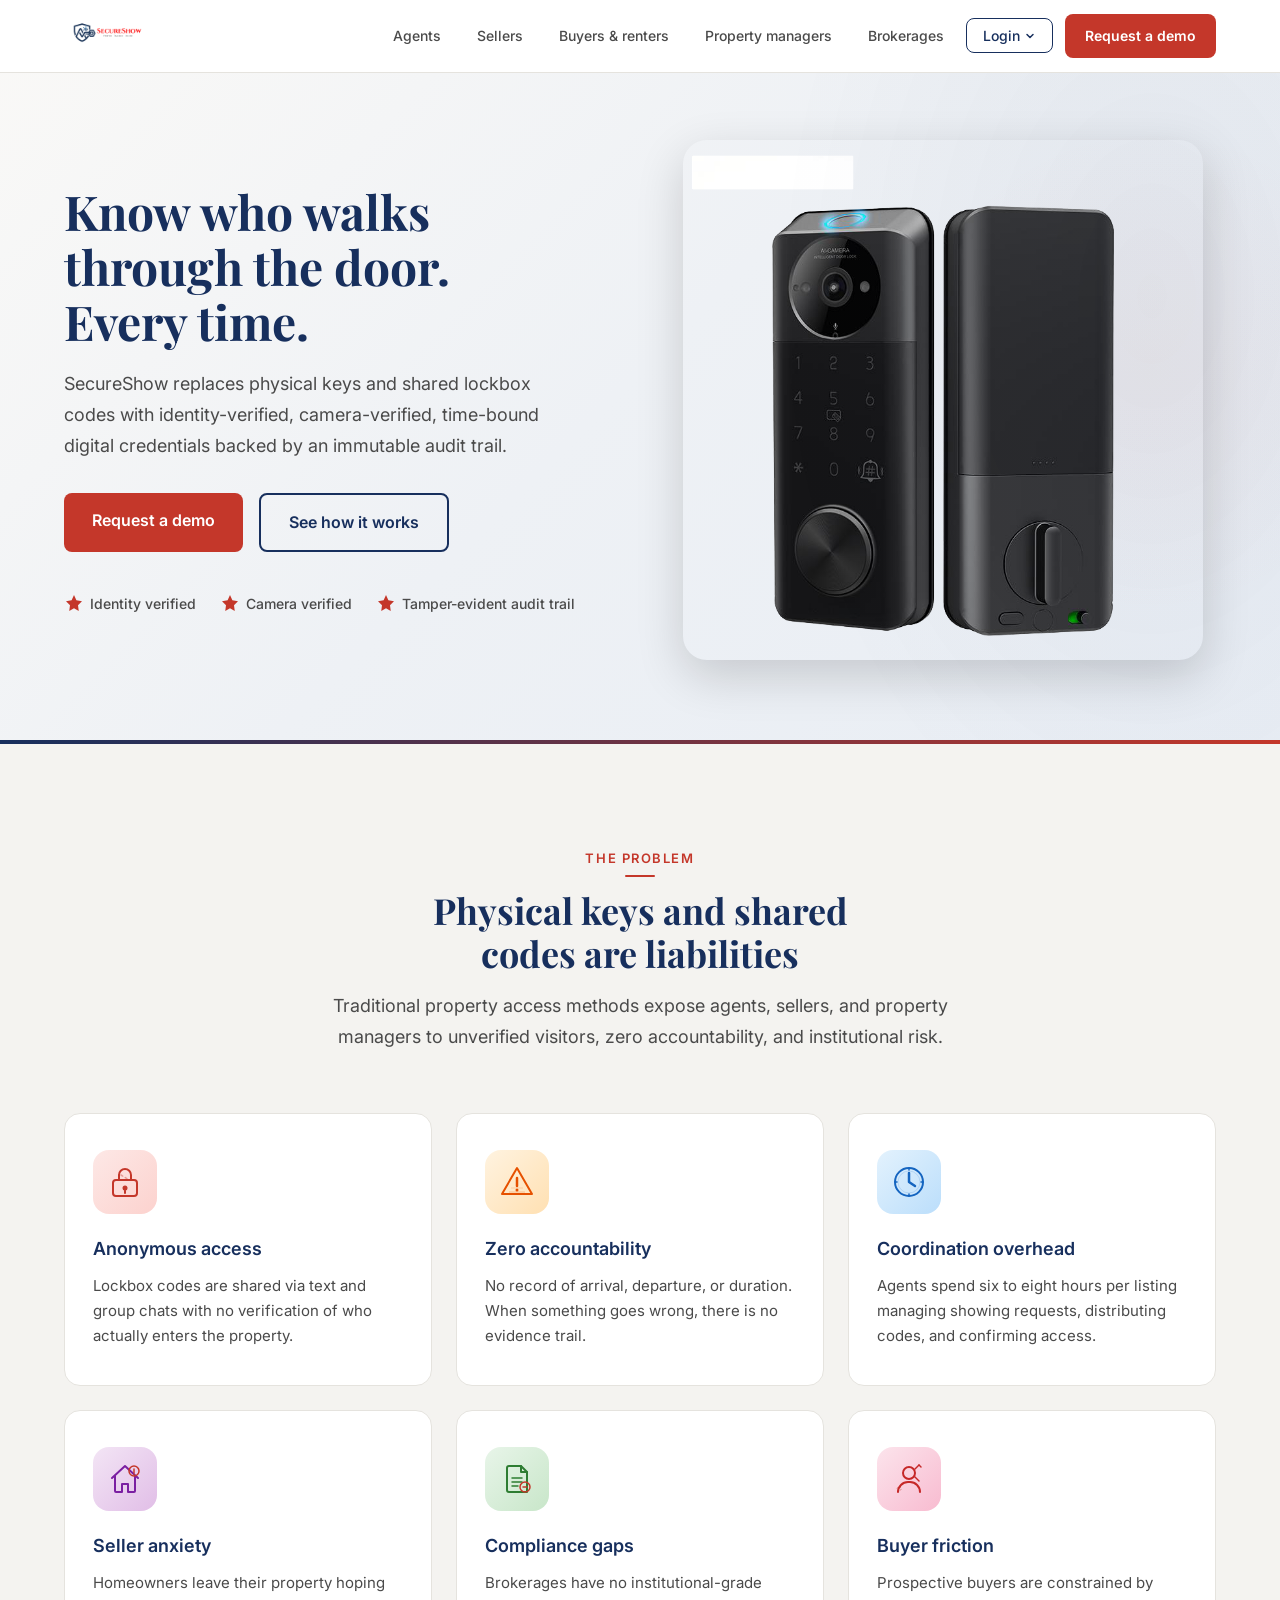
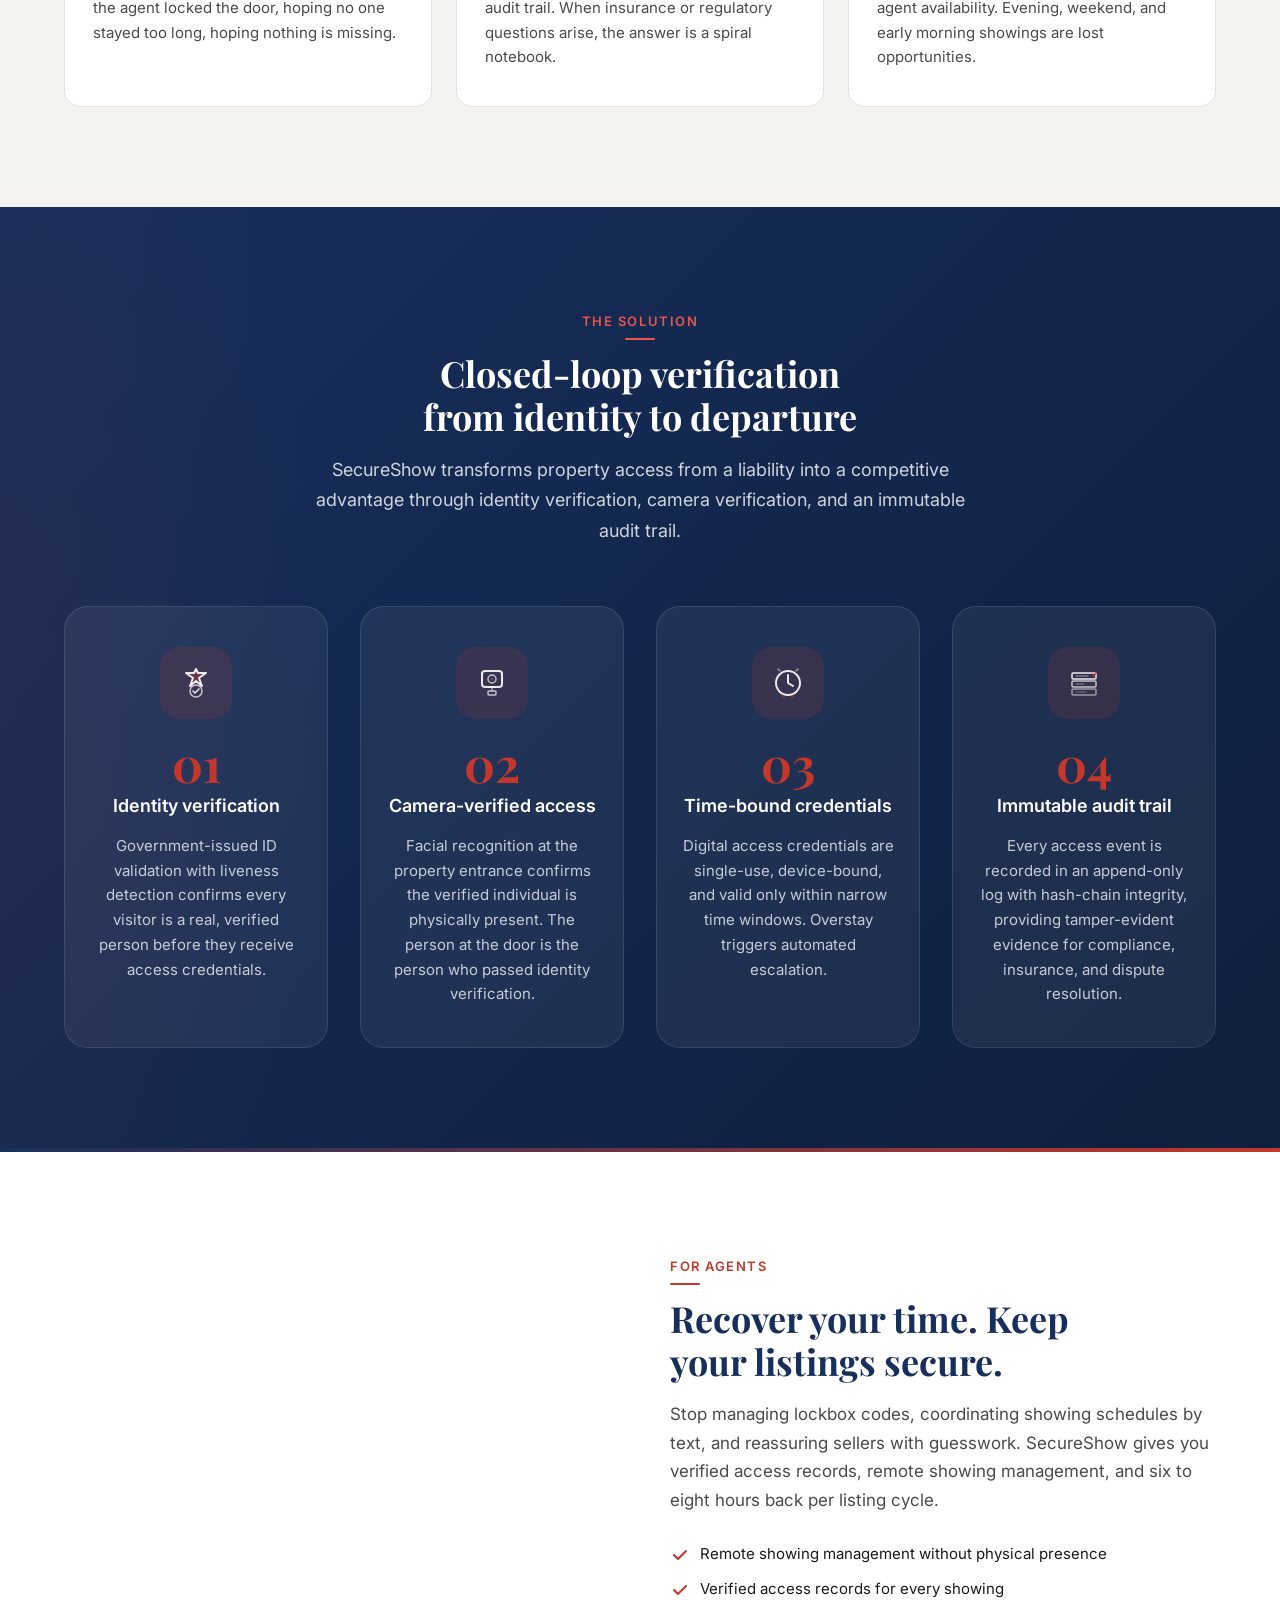
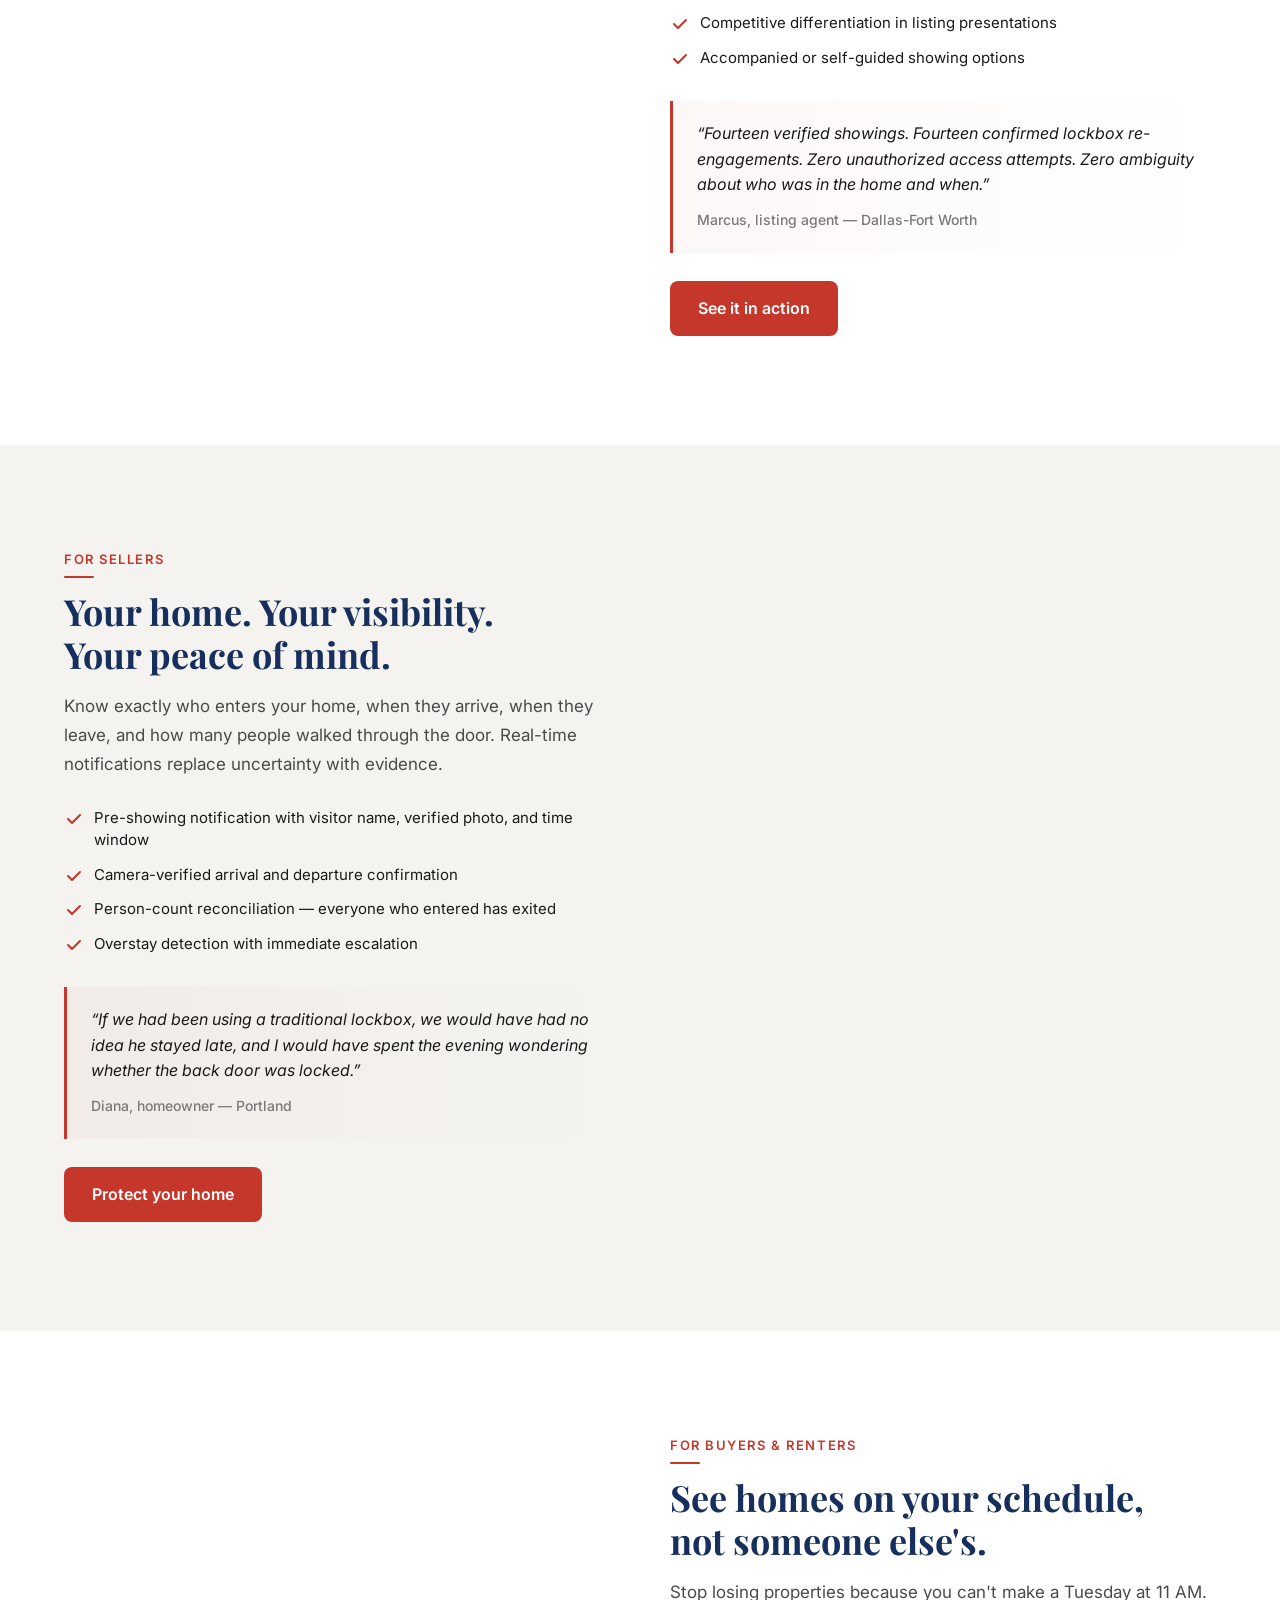
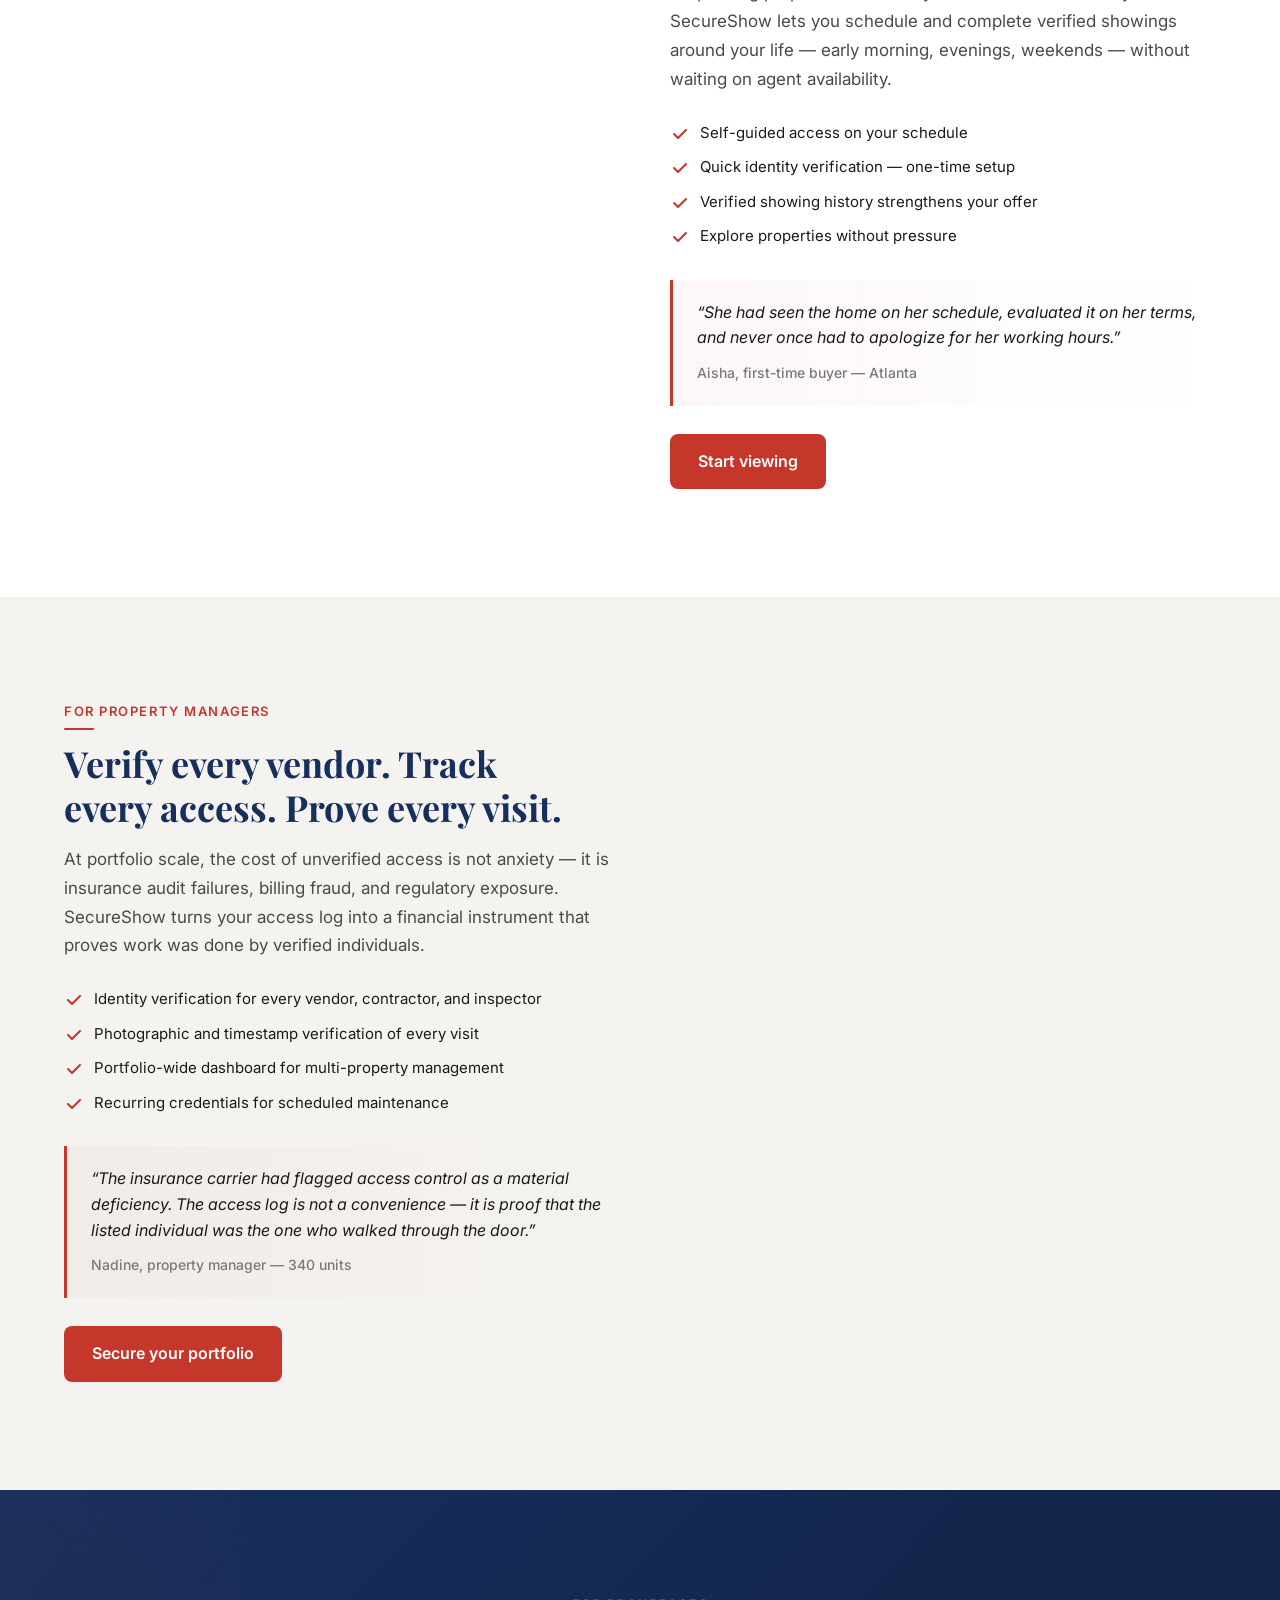
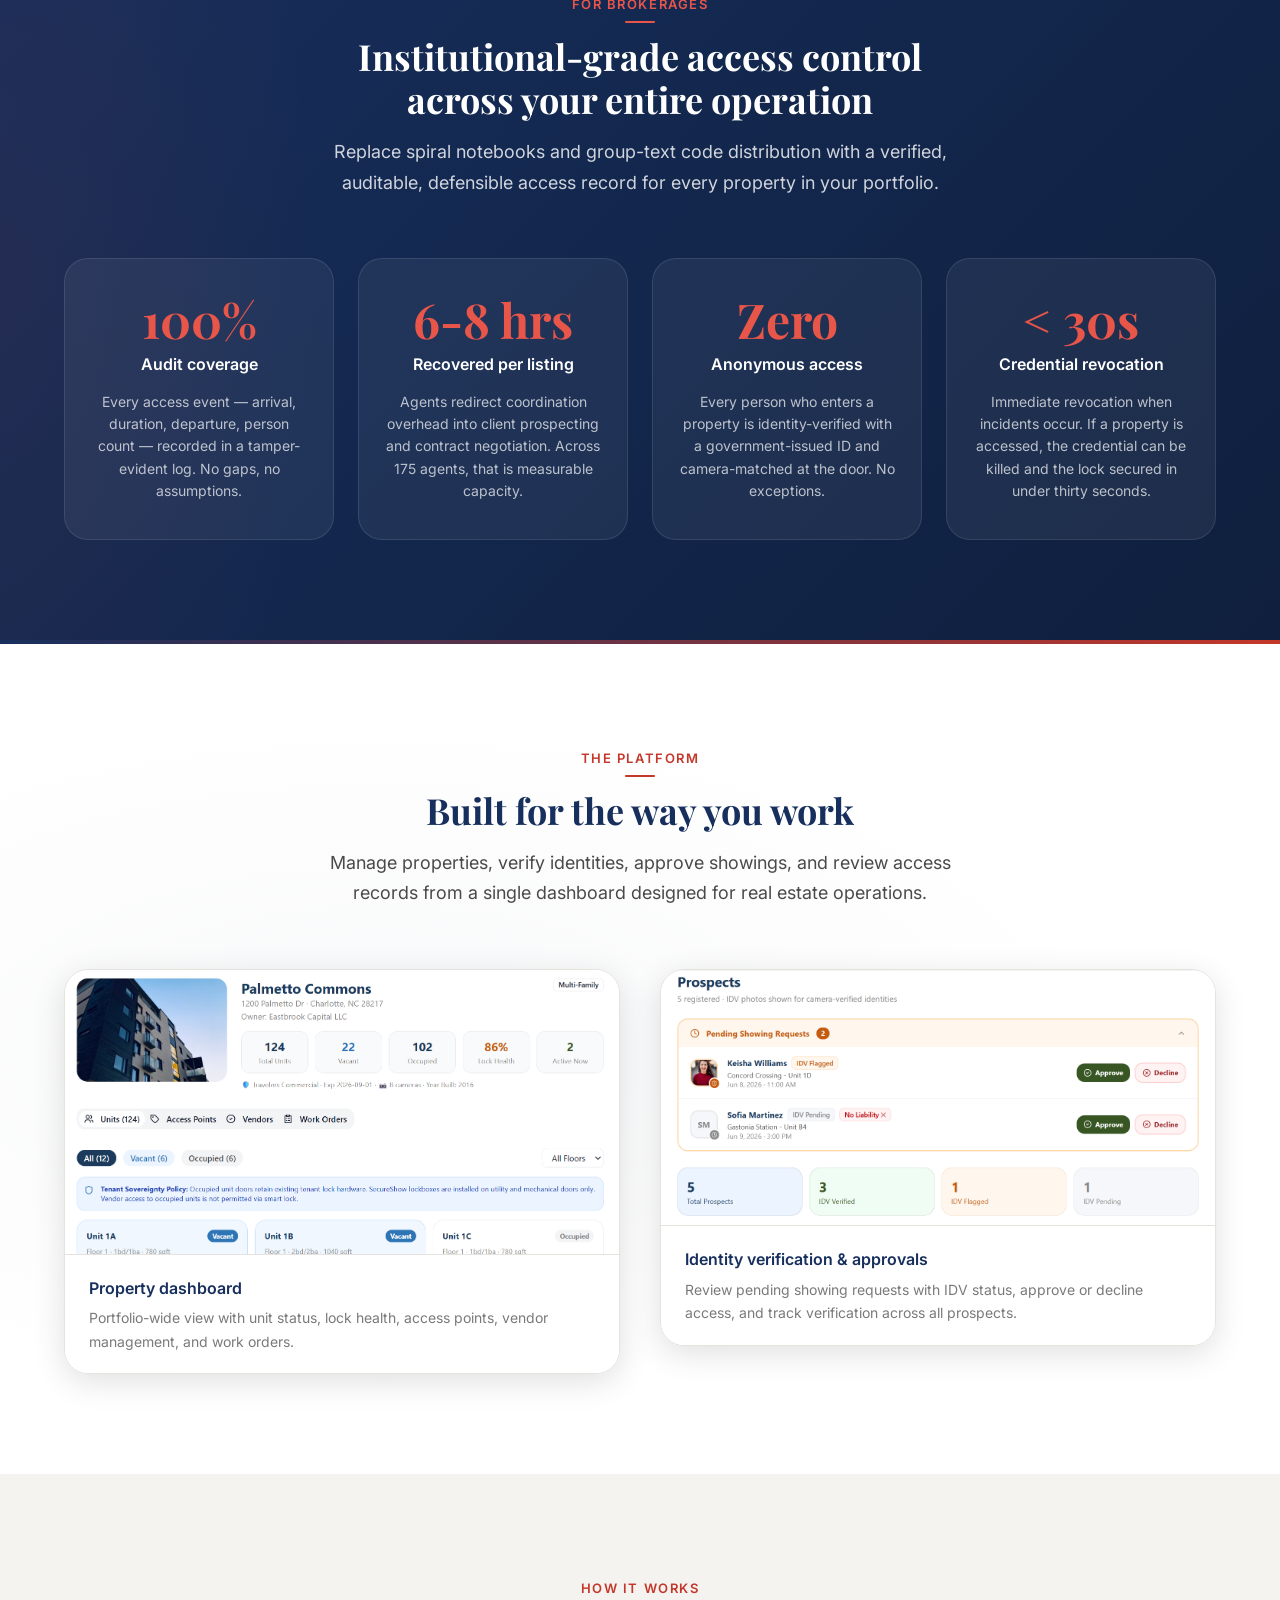
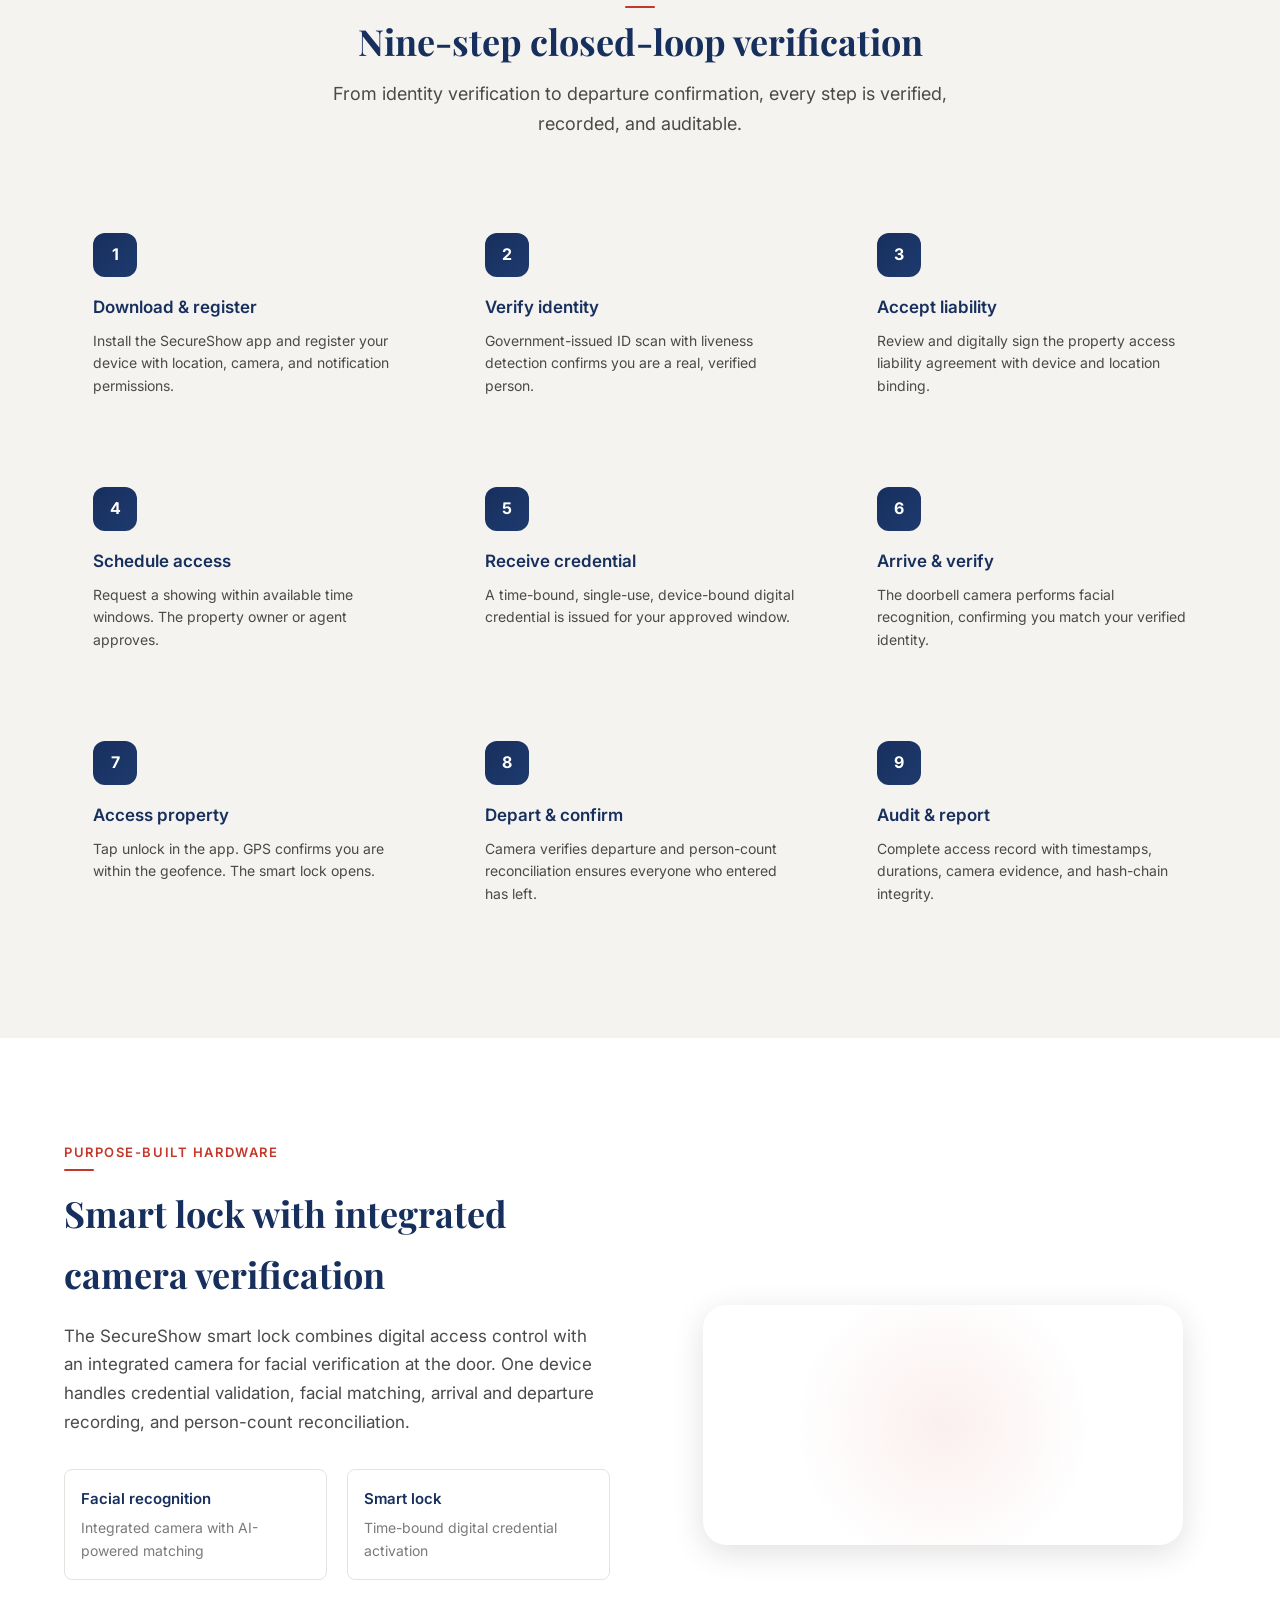
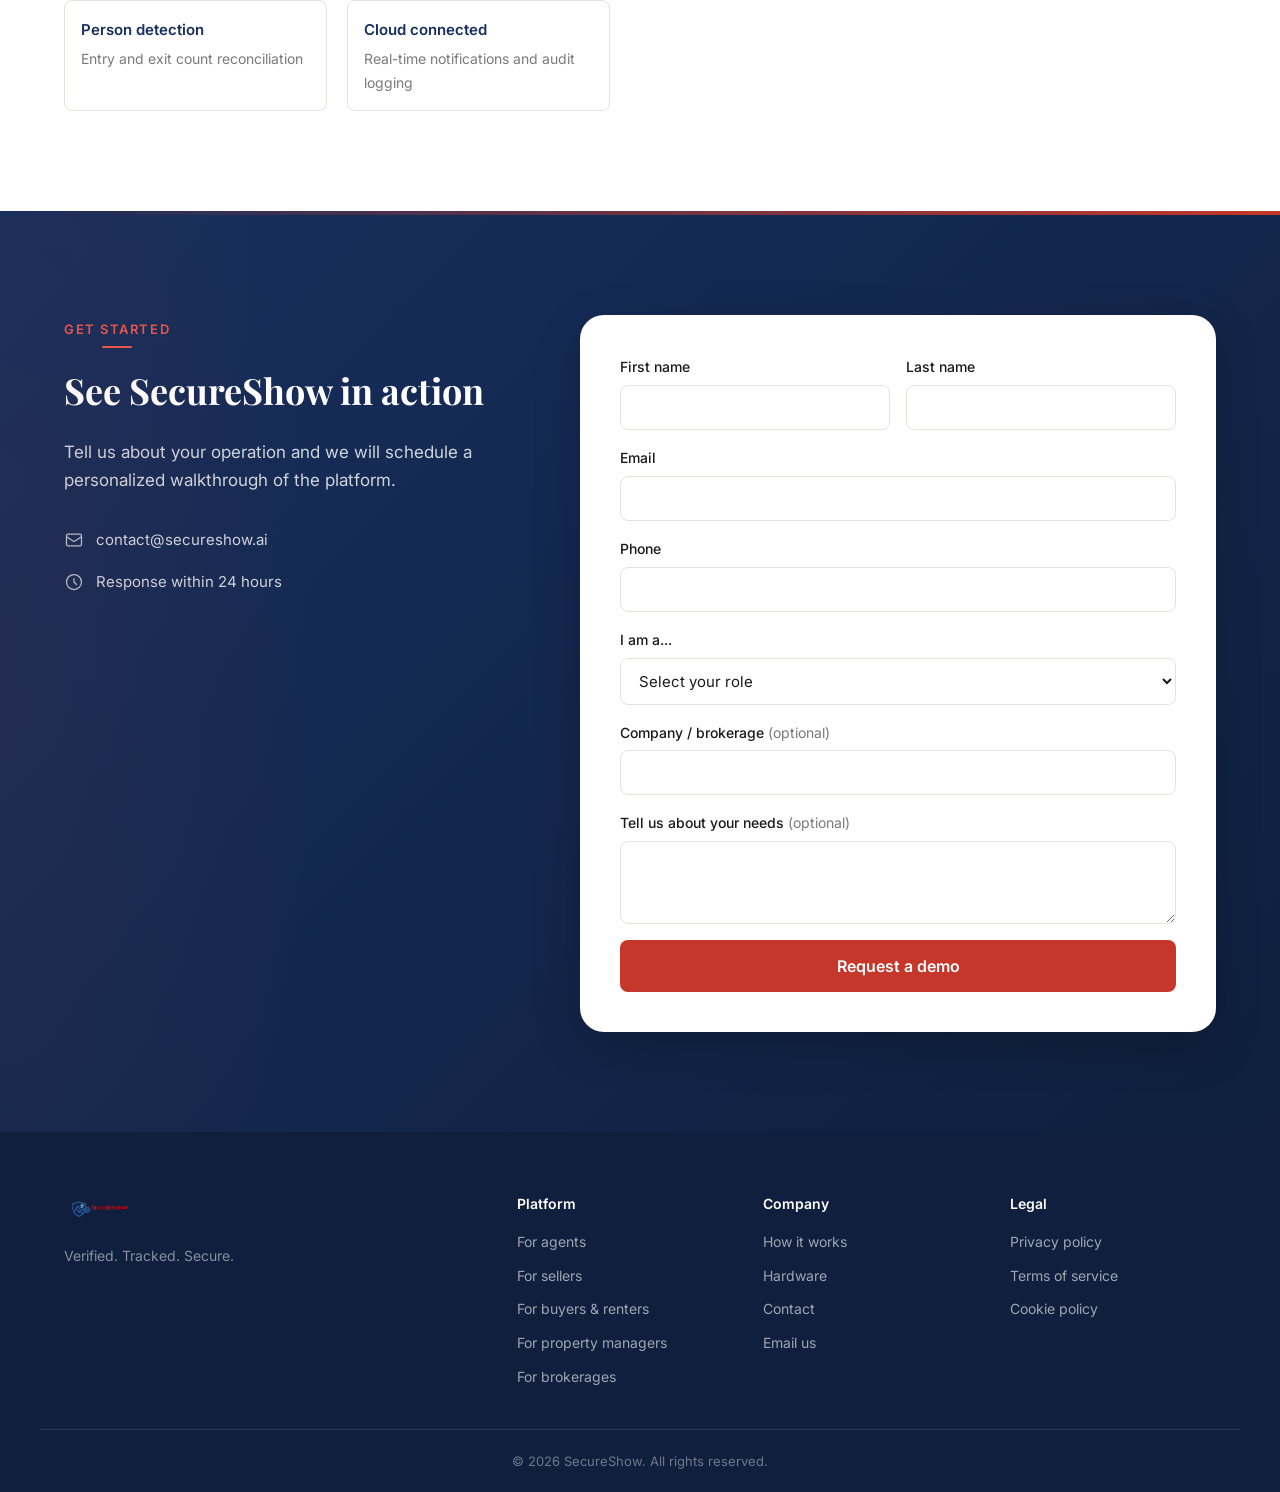
==== index.html @ b814e5e8 "feat: initial SecureShow marketing website Single-page scrolling site with audience-first navigation" ====
<!DOCTYPE html>
<html lang="en">
<head>
  <meta charset="UTF-8">
  <meta name="viewport" content="width=device-width, initial-scale=1.0">
  <title>SecureShow — Verified Property Access for Real Estate Professionals</title>
  <meta name="description" content="SecureShow replaces physical keys and shared lockbox codes with identity-verified, camera-verified, time-bound digital credentials. Built for agents, brokerages, sellers, buyers, and property managers.">
  <meta name="keywords" content="property access, smart lockbox, real estate technology, identity verification, showing management, property management, secure access, self-guided tours">
  <meta property="og:title" content="SecureShow — Verified Property Access">
  <meta property="og:description" content="Identity-verified, camera-verified, time-bound digital credentials backed by an immutable audit trail.">
  <meta property="og:type" content="website">
  <meta property="og:url" content="https://secureshow.ai">
  <link rel="canonical" href="https://secureshow.ai">
  <link rel="preconnect" href="https://fonts.googleapis.com">
  <link rel="preconnect" href="https://fonts.gstatic.com" crossorigin>
  <link href="https://fonts.googleapis.com/css2?family=Inter:wght@400;500;600;700&family=Playfair+Display:wght@600;700&display=swap" rel="stylesheet">
  <link rel="stylesheet" href="assets/css/style.css">

  <script type="application/ld+json">
  {
    "@context": "https://schema.org",
    "@type": "SoftwareApplication",
    "name": "SecureShow",
    "applicationCategory": "BusinessApplication",
    "operatingSystem": "iOS, Android, Web",
    "description": "Secure property access platform with identity verification, camera verification, and immutable audit trails for real estate professionals.",
    "url": "https://secureshow.ai",
    "offers": {
      "@type": "Offer",
      "category": "Property Access Management"
    }
  }
  </script>
</head>
<body>

  <!-- ========== NAV ========== -->
  <header class="site-header" id="site-header">
    <div class="container nav-container">
      <a href="#hero" class="logo-link">
        <img src="assets/images/logo.png" alt="SecureShow — Verified Tracked Secure" class="logo-img">
      </a>
      <nav class="main-nav" id="main-nav">
        <a href="#agents" class="nav-link">Agents</a>
        <a href="#sellers" class="nav-link">Sellers</a>
        <a href="#buyers" class="nav-link">Buyers &amp; renters</a>
        <a href="#property-managers" class="nav-link">Property managers</a>
        <a href="#brokerages" class="nav-link">Brokerages</a>
        <div class="nav-login-wrap">
          <button class="nav-login-btn" id="login-toggle" aria-expanded="false" aria-controls="login-dropdown">
            Login
            <svg width="12" height="12" viewBox="0 0 12 12" fill="none"><path d="M3 4.5L6 7.5L9 4.5" stroke="currentColor" stroke-width="1.5" stroke-linecap="round" stroke-linejoin="round"/></svg>
          </button>
          <div class="login-dropdown" id="login-dropdown" aria-hidden="true">
            <a href="#" class="login-item">Agent portal</a>
            <a href="#" class="login-item">Seller portal</a>
            <a href="#" class="login-item">Buyer / renter portal</a>
            <a href="#" class="login-item">Property manager console</a>
            <a href="#" class="login-item">Brokerage dashboard</a>
          </div>
        </div>
        <a href="#contact" class="nav-cta">Request a demo</a>
      </nav>
      <button class="mobile-toggle" id="mobile-toggle" aria-label="Open menu" aria-expanded="false">
        <span></span><span></span><span></span>
      </button>
    </div>
  </header>

  <main>

    <!-- ========== HERO ========== -->
    <section class="hero" id="hero">
      <div class="container hero-grid">
        <div class="hero-content">
          <h1>Know who walks through the door.<br>Every time.</h1>
          <p class="hero-sub">SecureShow replaces physical keys and shared lockbox codes with identity-verified, camera-verified, time-bound digital credentials backed by an immutable audit trail.</p>
          <div class="hero-ctas">
            <a href="#contact" class="btn btn-primary">Request a demo</a>
            <a href="#how-it-works" class="btn btn-outline">See how it works</a>
          </div>
          <div class="hero-trust">
            <span class="trust-item">
              <svg width="20" height="20" viewBox="0 0 20 20" fill="none"><path d="M10 1L12.39 6.26L18 7.27L14 11.14L14.76 17L10 14.27L5.24 17L6 11.14L2 7.27L7.61 6.26L10 1Z" fill="#c4372a"/></svg>
              Identity verified
            </span>
            <span class="trust-item">
              <svg width="20" height="20" viewBox="0 0 20 20" fill="none"><path d="M10 1L12.39 6.26L18 7.27L14 11.14L14.76 17L10 14.27L5.24 17L6 11.14L2 7.27L7.61 6.26L10 1Z" fill="#c4372a"/></svg>
              Camera verified
            </span>
            <span class="trust-item">
              <svg width="20" height="20" viewBox="0 0 20 20" fill="none"><path d="M10 1L12.39 6.26L18 7.27L14 11.14L14.76 17L10 14.27L5.24 17L6 11.14L2 7.27L7.61 6.26L10 1Z" fill="#c4372a"/></svg>
              Tamper-evident audit trail
            </span>
          </div>
        </div>
        <div class="hero-image">
          <div class="hero-video-wrap">
            <video autoplay muted loop playsinline class="hero-video" poster="assets/images/lock.png">
              <source src="assets/videos/hero-lock.mp4" type="video/mp4">
            </video>
          </div>
        </div>
      </div>
    </section>

    <div class="section-divider"></div>

    <!-- ========== PROBLEM ========== -->
    <section class="section section-light" id="problem">
      <div class="container">
        <div class="section-header">
          <span class="section-eyebrow">The problem</span>
          <h2>Physical keys and shared codes are liabilities</h2>
          <p class="section-desc">Traditional property access methods expose agents, sellers, and property managers to unverified visitors, zero accountability, and institutional risk.</p>
        </div>
        <div class="problem-grid">
          <div class="problem-card">
            <div class="problem-icon problem-icon--lock">
              <svg width="36" height="36" viewBox="0 0 36 36" fill="none">
                <rect x="6" y="16" width="24" height="16" rx="3" stroke="#c4372a" stroke-width="2"/>
                <path d="M12 16V11C12 7.69 14.69 5 18 5C21.31 5 24 7.69 24 11V16" stroke="#c4372a" stroke-width="2" stroke-linecap="round"/>
                <circle cx="18" cy="24" r="2.5" fill="#c4372a"/>
                <path d="M18 26.5V29" stroke="#c4372a" stroke-width="2" stroke-linecap="round"/>
                <path d="M14 11L22 16" stroke="#c4372a" stroke-width="1.5" stroke-linecap="round" stroke-dasharray="2 3" opacity="0.4"/>
              </svg>
            </div>
            <h3>Anonymous access</h3>
            <p>Lockbox codes are shared via text and group chats with no verification of who actually enters the property.</p>
          </div>
          <div class="problem-card">
            <div class="problem-icon problem-icon--warning">
              <svg width="36" height="36" viewBox="0 0 36 36" fill="none">
                <path d="M18 4L33 30H3L18 4Z" stroke="#e65100" stroke-width="2" stroke-linejoin="round"/>
                <path d="M18 14V22" stroke="#e65100" stroke-width="2.5" stroke-linecap="round"/>
                <circle cx="18" cy="26" r="1.5" fill="#e65100"/>
                <path d="M10 28L26 28" stroke="#e65100" stroke-width="1" opacity="0.3"/>
                <path d="M12 24L24 24" stroke="#e65100" stroke-width="1" opacity="0.2"/>
              </svg>
            </div>
            <h3>Zero accountability</h3>
            <p>No record of arrival, departure, or duration. When something goes wrong, there is no evidence trail.</p>
          </div>
          <div class="problem-card">
            <div class="problem-icon problem-icon--clock">
              <svg width="36" height="36" viewBox="0 0 36 36" fill="none">
                <circle cx="18" cy="18" r="14" stroke="#1565c0" stroke-width="2"/>
                <circle cx="18" cy="18" r="11" stroke="#1565c0" stroke-width="0.5" opacity="0.3"/>
                <path d="M18 9V18L24 22" stroke="#1565c0" stroke-width="2.5" stroke-linecap="round" stroke-linejoin="round"/>
                <path d="M18 4V6" stroke="#1565c0" stroke-width="1.5" stroke-linecap="round"/>
                <path d="M18 30V32" stroke="#1565c0" stroke-width="1.5" stroke-linecap="round"/>
                <path d="M4 18H6" stroke="#1565c0" stroke-width="1.5" stroke-linecap="round"/>
                <path d="M30 18H32" stroke="#1565c0" stroke-width="1.5" stroke-linecap="round"/>
              </svg>
            </div>
            <h3>Coordination overhead</h3>
            <p>Agents spend six to eight hours per listing managing showing requests, distributing codes, and confirming access.</p>
          </div>
          <div class="problem-card">
            <div class="problem-icon problem-icon--home">
              <svg width="36" height="36" viewBox="0 0 36 36" fill="none">
                <path d="M5 17L18 5L31 17" stroke="#7b1fa2" stroke-width="2" stroke-linecap="round" stroke-linejoin="round"/>
                <path d="M8 15V30C8 30.55 8.45 31 9 31H15V23H21V31H27C27.55 31 28 30.55 28 30V15" stroke="#7b1fa2" stroke-width="2" stroke-linecap="round" stroke-linejoin="round"/>
                <circle cx="27" cy="10" r="5" fill="none" stroke="#c4372a" stroke-width="1.5"/>
                <path d="M27 8V12" stroke="#c4372a" stroke-width="1.5" stroke-linecap="round"/>
                <circle cx="27" cy="13.5" r="0.75" fill="#c4372a"/>
              </svg>
            </div>
            <h3>Seller anxiety</h3>
            <p>Homeowners leave their property hoping the agent locked the door, hoping no one stayed too long, hoping nothing is missing.</p>
          </div>
          <div class="problem-card">
            <div class="problem-icon problem-icon--document">
              <svg width="36" height="36" viewBox="0 0 36 36" fill="none">
                <path d="M10 5H22L28 11V31H10C8.9 31 8 30.1 8 29V7C8 5.9 8.9 5 10 5Z" stroke="#2e7d32" stroke-width="2" stroke-linejoin="round"/>
                <path d="M22 5V11H28" stroke="#2e7d32" stroke-width="2" stroke-linecap="round" stroke-linejoin="round"/>
                <path d="M13 17H23" stroke="#2e7d32" stroke-width="1.5" stroke-linecap="round"/>
                <path d="M13 21H23" stroke="#2e7d32" stroke-width="1.5" stroke-linecap="round"/>
                <path d="M13 25H19" stroke="#2e7d32" stroke-width="1.5" stroke-linecap="round"/>
                <circle cx="26" cy="26" r="5" fill="none" stroke="#c4372a" stroke-width="1.5"/>
                <path d="M24 26H28" stroke="#c4372a" stroke-width="1.5" stroke-linecap="round"/>
              </svg>
            </div>
            <h3>Compliance gaps</h3>
            <p>Brokerages have no institutional-grade audit trail. When insurance or regulatory questions arise, the answer is a spiral notebook.</p>
          </div>
          <div class="problem-card">
            <div class="problem-icon problem-icon--user">
              <svg width="36" height="36" viewBox="0 0 36 36" fill="none">
                <circle cx="18" cy="12" r="6" stroke="#c62828" stroke-width="2"/>
                <path d="M7 31C7 25.48 11.48 21 17 21H19C24.52 21 29 25.48 29 31" stroke="#c62828" stroke-width="2" stroke-linecap="round"/>
                <path d="M24 8L28 4" stroke="#c62828" stroke-width="1.5" stroke-linecap="round"/>
                <path d="M28 4L30 6" stroke="#c62828" stroke-width="1.5" stroke-linecap="round"/>
                <path d="M24 16L28 20" stroke="#c62828" stroke-width="1.5" stroke-linecap="round"/>
                <circle cx="8" cy="28" r="2" fill="none" stroke="#c4372a" stroke-width="1" stroke-dasharray="1.5 1.5" opacity="0.5"/>
              </svg>
            </div>
            <h3>Buyer friction</h3>
            <p>Prospective buyers are constrained by agent availability. Evening, weekend, and early morning showings are lost opportunities.</p>
          </div>
        </div>
      </div>
    </section>

    <!-- ========== SOLUTION ========== -->
    <section class="section section-navy" id="solution">
      <div class="container">
        <div class="section-header section-header-light">
          <span class="section-eyebrow section-eyebrow-light">The solution</span>
          <h2>Closed-loop verification from identity to departure</h2>
          <p class="section-desc">SecureShow transforms property access from a liability into a competitive advantage through identity verification, camera verification, and an immutable audit trail.</p>
        </div>
        <div class="solution-pillars">
          <div class="pillar">
            <div class="pillar-icon">
              <svg width="36" height="36" viewBox="0 0 36 36" fill="none">
                <path d="M18 4L20 8H28L21 13L24 21L18 16L12 21L15 13L8 8H16L18 4Z" stroke="rgba(255,255,255,0.9)" stroke-width="2" fill="rgba(196,55,42,0.3)" stroke-linejoin="round"/>
                <circle cx="18" cy="26" r="6" stroke="rgba(255,255,255,0.7)" stroke-width="1.5"/>
                <path d="M15 26L17 28L21 24" stroke="rgba(255,255,255,0.9)" stroke-width="1.5" stroke-linecap="round" stroke-linejoin="round"/>
              </svg>
            </div>
            <div class="pillar-number">01</div>
            <h3>Identity verification</h3>
            <p>Government-issued ID validation with liveness detection confirms every visitor is a real, verified person before they receive access credentials.</p>
          </div>
          <div class="pillar">
            <div class="pillar-icon">
              <svg width="36" height="36" viewBox="0 0 36 36" fill="none">
                <rect x="8" y="6" width="20" height="16" rx="3" stroke="rgba(255,255,255,0.9)" stroke-width="2"/>
                <circle cx="18" cy="14" r="4" stroke="rgba(255,255,255,0.7)" stroke-width="1.5"/>
                <path d="M18 22V26" stroke="rgba(255,255,255,0.5)" stroke-width="1.5"/>
                <rect x="14" y="26" width="8" height="4" rx="1" stroke="rgba(255,255,255,0.7)" stroke-width="1.5"/>
                <circle cx="18" cy="14" r="1.5" fill="rgba(196,55,42,0.6)"/>
              </svg>
            </div>
            <div class="pillar-number">02</div>
            <h3>Camera-verified access</h3>
            <p>Facial recognition at the property entrance confirms the verified individual is physically present. The person at the door is the person who passed identity verification.</p>
          </div>
          <div class="pillar">
            <div class="pillar-icon">
              <svg width="36" height="36" viewBox="0 0 36 36" fill="none">
                <circle cx="18" cy="18" r="12" stroke="rgba(255,255,255,0.9)" stroke-width="2"/>
                <path d="M18 10V18L23 21" stroke="rgba(255,255,255,0.9)" stroke-width="2" stroke-linecap="round" stroke-linejoin="round"/>
                <path d="M10 6L8 4" stroke="rgba(255,255,255,0.5)" stroke-width="1.5" stroke-linecap="round"/>
                <path d="M26 6L28 4" stroke="rgba(255,255,255,0.5)" stroke-width="1.5" stroke-linecap="round"/>
                <path d="M12 30L14 32" stroke="rgba(196,55,42,0.6)" stroke-width="1.5" stroke-linecap="round"/>
                <path d="M24 30L22 32" stroke="rgba(196,55,42,0.6)" stroke-width="1.5" stroke-linecap="round"/>
              </svg>
            </div>
            <div class="pillar-number">03</div>
            <h3>Time-bound credentials</h3>
            <p>Digital access credentials are single-use, device-bound, and valid only within narrow time windows. Overstay triggers automated escalation.</p>
          </div>
          <div class="pillar">
            <div class="pillar-icon">
              <svg width="36" height="36" viewBox="0 0 36 36" fill="none">
                <rect x="6" y="8" width="24" height="6" rx="1" stroke="rgba(255,255,255,0.9)" stroke-width="1.5"/>
                <rect x="6" y="16" width="24" height="6" rx="1" stroke="rgba(255,255,255,0.7)" stroke-width="1.5"/>
                <rect x="6" y="24" width="24" height="6" rx="1" stroke="rgba(255,255,255,0.5)" stroke-width="1.5"/>
                <path d="M10 11H22" stroke="rgba(255,255,255,0.5)" stroke-width="1" stroke-linecap="round"/>
                <path d="M10 19H18" stroke="rgba(255,255,255,0.4)" stroke-width="1" stroke-linecap="round"/>
                <path d="M10 27H20" stroke="rgba(255,255,255,0.3)" stroke-width="1" stroke-linecap="round"/>
                <path d="M26 9L28 11L30 8" stroke="rgba(196,55,42,0.8)" stroke-width="1.5" stroke-linecap="round" stroke-linejoin="round"/>
              </svg>
            </div>
            <div class="pillar-number">04</div>
            <h3>Immutable audit trail</h3>
            <p>Every access event is recorded in an append-only log with hash-chain integrity, providing tamper-evident evidence for compliance, insurance, and dispute resolution.</p>
          </div>
        </div>
      </div>
    </section>

    <div class="section-divider"></div>

    <!-- ========== FOR AGENTS ========== -->
    <section class="section section-white persona-section" id="agents">
      <div class="container persona-grid">
        <div class="persona-image">
          <div class="persona-video-wrap">
            <video autoplay muted loop playsinline class="persona-video">
              <source src="assets/videos/agent-persona.mp4" type="video/mp4">
            </video>
          </div>
        </div>
        <div class="persona-content">
          <span class="section-eyebrow">For agents</span>
          <h2>Recover your time. Keep your listings secure.</h2>
          <p>Stop managing lockbox codes, coordinating showing schedules by text, and reassuring sellers with guesswork. SecureShow gives you verified access records, remote showing management, and six to eight hours back per listing cycle.</p>
          <ul class="feature-list">
            <li>
              <svg width="20" height="20" viewBox="0 0 20 20" fill="#c4372a"><path d="M16.707 5.293a1 1 0 010 1.414l-8 8a1 1 0 01-1.414 0l-4-4a1 1 0 011.414-1.414L8 12.586l7.293-7.293a1 1 0 011.414 0z"/></svg>
              Remote showing management without physical presence
            </li>
            <li>
              <svg width="20" height="20" viewBox="0 0 20 20" fill="#c4372a"><path d="M16.707 5.293a1 1 0 010 1.414l-8 8a1 1 0 01-1.414 0l-4-4a1 1 0 011.414-1.414L8 12.586l7.293-7.293a1 1 0 011.414 0z"/></svg>
              Verified access records for every showing
            </li>
            <li>
              <svg width="20" height="20" viewBox="0 0 20 20" fill="#c4372a"><path d="M16.707 5.293a1 1 0 010 1.414l-8 8a1 1 0 01-1.414 0l-4-4a1 1 0 011.414-1.414L8 12.586l7.293-7.293a1 1 0 011.414 0z"/></svg>
              Competitive differentiation in listing presentations
            </li>
            <li>
              <svg width="20" height="20" viewBox="0 0 20 20" fill="#c4372a"><path d="M16.707 5.293a1 1 0 010 1.414l-8 8a1 1 0 01-1.414 0l-4-4a1 1 0 011.414-1.414L8 12.586l7.293-7.293a1 1 0 011.414 0z"/></svg>
              Accompanied or self-guided showing options
            </li>
          </ul>
          <blockquote class="persona-quote">
            <p>&ldquo;Fourteen verified showings. Fourteen confirmed lockbox re-engagements. Zero unauthorized access attempts. Zero ambiguity about who was in the home and when.&rdquo;</p>
            <cite>Marcus, listing agent — Dallas-Fort Worth</cite>
          </blockquote>
          <a href="#contact" class="btn btn-primary">See it in action</a>
        </div>
      </div>
    </section>

    <!-- ========== FOR SELLERS ========== -->
    <section class="section section-light persona-section" id="sellers">
      <div class="container persona-grid persona-grid-reverse">
        <div class="persona-content">
          <span class="section-eyebrow">For sellers</span>
          <h2>Your home. Your visibility. Your peace of mind.</h2>
          <p>Know exactly who enters your home, when they arrive, when they leave, and how many people walked through the door. Real-time notifications replace uncertainty with evidence.</p>
          <ul class="feature-list">
            <li>
              <svg width="20" height="20" viewBox="0 0 20 20" fill="#c4372a"><path d="M16.707 5.293a1 1 0 010 1.414l-8 8a1 1 0 01-1.414 0l-4-4a1 1 0 011.414-1.414L8 12.586l7.293-7.293a1 1 0 011.414 0z"/></svg>
              Pre-showing notification with visitor name, verified photo, and time window
            </li>
            <li>
              <svg width="20" height="20" viewBox="0 0 20 20" fill="#c4372a"><path d="M16.707 5.293a1 1 0 010 1.414l-8 8a1 1 0 01-1.414 0l-4-4a1 1 0 011.414-1.414L8 12.586l7.293-7.293a1 1 0 011.414 0z"/></svg>
              Camera-verified arrival and departure confirmation
            </li>
            <li>
              <svg width="20" height="20" viewBox="0 0 20 20" fill="#c4372a"><path d="M16.707 5.293a1 1 0 010 1.414l-8 8a1 1 0 01-1.414 0l-4-4a1 1 0 011.414-1.414L8 12.586l7.293-7.293a1 1 0 011.414 0z"/></svg>
              Person-count reconciliation — everyone who entered has exited
            </li>
            <li>
              <svg width="20" height="20" viewBox="0 0 20 20" fill="#c4372a"><path d="M16.707 5.293a1 1 0 010 1.414l-8 8a1 1 0 01-1.414 0l-4-4a1 1 0 011.414-1.414L8 12.586l7.293-7.293a1 1 0 011.414 0z"/></svg>
              Overstay detection with immediate escalation
            </li>
          </ul>
          <blockquote class="persona-quote">
            <p>&ldquo;If we had been using a traditional lockbox, we would have had no idea he stayed late, and I would have spent the evening wondering whether the back door was locked.&rdquo;</p>
            <cite>Diana, homeowner — Portland</cite>
          </blockquote>
          <a href="#contact" class="btn btn-primary">Protect your home</a>
        </div>
        <div class="persona-image">
          <div class="persona-video-wrap">
            <video autoplay muted loop playsinline class="persona-video">
              <source src="assets/videos/seller-persona.mp4" type="video/mp4">
            </video>
          </div>
        </div>
      </div>
    </section>

    <!-- ========== FOR BUYERS & RENTERS ========== -->
    <section class="section section-white persona-section" id="buyers">
      <div class="container persona-grid">
        <div class="persona-image">
          <div class="persona-video-wrap">
            <video autoplay muted loop playsinline class="persona-video">
              <source src="assets/videos/buyer-persona.mp4" type="video/mp4">
            </video>
          </div>
        </div>
        <div class="persona-content">
          <span class="section-eyebrow">For buyers &amp; renters</span>
          <h2>See homes on your schedule, not someone else's.</h2>
          <p>Stop losing properties because you can't make a Tuesday at 11 AM. SecureShow lets you schedule and complete verified showings around your life — early morning, evenings, weekends — without waiting on agent availability.</p>
          <ul class="feature-list">
            <li>
              <svg width="20" height="20" viewBox="0 0 20 20" fill="#c4372a"><path d="M16.707 5.293a1 1 0 010 1.414l-8 8a1 1 0 01-1.414 0l-4-4a1 1 0 011.414-1.414L8 12.586l7.293-7.293a1 1 0 011.414 0z"/></svg>
              Self-guided access on your schedule
            </li>
            <li>
              <svg width="20" height="20" viewBox="0 0 20 20" fill="#c4372a"><path d="M16.707 5.293a1 1 0 010 1.414l-8 8a1 1 0 01-1.414 0l-4-4a1 1 0 011.414-1.414L8 12.586l7.293-7.293a1 1 0 011.414 0z"/></svg>
              Quick identity verification — one-time setup
            </li>
            <li>
              <svg width="20" height="20" viewBox="0 0 20 20" fill="#c4372a"><path d="M16.707 5.293a1 1 0 010 1.414l-8 8a1 1 0 01-1.414 0l-4-4a1 1 0 011.414-1.414L8 12.586l7.293-7.293a1 1 0 011.414 0z"/></svg>
              Verified showing history strengthens your offer
            </li>
            <li>
              <svg width="20" height="20" viewBox="0 0 20 20" fill="#c4372a"><path d="M16.707 5.293a1 1 0 010 1.414l-8 8a1 1 0 01-1.414 0l-4-4a1 1 0 011.414-1.414L8 12.586l7.293-7.293a1 1 0 011.414 0z"/></svg>
              Explore properties without pressure
            </li>
          </ul>
          <blockquote class="persona-quote">
            <p>&ldquo;She had seen the home on her schedule, evaluated it on her terms, and never once had to apologize for her working hours.&rdquo;</p>
            <cite>Aisha, first-time buyer — Atlanta</cite>
          </blockquote>
          <a href="#contact" class="btn btn-primary">Start viewing</a>
        </div>
      </div>
    </section>

    <!-- ========== FOR PROPERTY MANAGERS ========== -->
    <section class="section section-light persona-section" id="property-managers">
      <div class="container persona-grid persona-grid-reverse">
        <div class="persona-content">
          <span class="section-eyebrow">For property managers</span>
          <h2>Verify every vendor. Track every access. Prove every visit.</h2>
          <p>At portfolio scale, the cost of unverified access is not anxiety — it is insurance audit failures, billing fraud, and regulatory exposure. SecureShow turns your access log into a financial instrument that proves work was done by verified individuals.</p>
          <ul class="feature-list">
            <li>
              <svg width="20" height="20" viewBox="0 0 20 20" fill="#c4372a"><path d="M16.707 5.293a1 1 0 010 1.414l-8 8a1 1 0 01-1.414 0l-4-4a1 1 0 011.414-1.414L8 12.586l7.293-7.293a1 1 0 011.414 0z"/></svg>
              Identity verification for every vendor, contractor, and inspector
            </li>
            <li>
              <svg width="20" height="20" viewBox="0 0 20 20" fill="#c4372a"><path d="M16.707 5.293a1 1 0 010 1.414l-8 8a1 1 0 01-1.414 0l-4-4a1 1 0 011.414-1.414L8 12.586l7.293-7.293a1 1 0 011.414 0z"/></svg>
              Photographic and timestamp verification of every visit
            </li>
            <li>
              <svg width="20" height="20" viewBox="0 0 20 20" fill="#c4372a"><path d="M16.707 5.293a1 1 0 010 1.414l-8 8a1 1 0 01-1.414 0l-4-4a1 1 0 011.414-1.414L8 12.586l7.293-7.293a1 1 0 011.414 0z"/></svg>
              Portfolio-wide dashboard for multi-property management
            </li>
            <li>
              <svg width="20" height="20" viewBox="0 0 20 20" fill="#c4372a"><path d="M16.707 5.293a1 1 0 010 1.414l-8 8a1 1 0 01-1.414 0l-4-4a1 1 0 011.414-1.414L8 12.586l7.293-7.293a1 1 0 011.414 0z"/></svg>
              Recurring credentials for scheduled maintenance
            </li>
          </ul>
          <blockquote class="persona-quote">
            <p>&ldquo;The insurance carrier had flagged access control as a material deficiency. The access log is not a convenience — it is proof that the listed individual was the one who walked through the door.&rdquo;</p>
            <cite>Nadine, property manager — 340 units</cite>
          </blockquote>
          <a href="#contact" class="btn btn-primary">Secure your portfolio</a>
        </div>
        <div class="persona-image">
          <div class="persona-video-wrap">
            <video autoplay muted loop playsinline class="persona-video">
              <source src="assets/videos/pm-persona.mp4" type="video/mp4">
            </video>
          </div>
        </div>
      </div>
    </section>

    <!-- ========== FOR BROKERAGES ========== -->
    <section class="section section-navy" id="brokerages">
      <div class="container">
        <div class="section-header section-header-light">
          <span class="section-eyebrow section-eyebrow-light">For brokerages</span>
          <h2>Institutional-grade access control across your entire operation</h2>
          <p class="section-desc">Replace spiral notebooks and group-text code distribution with a verified, auditable, defensible access record for every property in your portfolio.</p>
        </div>
        <div class="brokerage-grid">
          <div class="brokerage-card">
            <div class="brokerage-stat">100%</div>
            <h3>Audit coverage</h3>
            <p>Every access event — arrival, duration, departure, person count — recorded in a tamper-evident log. No gaps, no assumptions.</p>
          </div>
          <div class="brokerage-card">
            <div class="brokerage-stat">6-8 hrs</div>
            <h3>Recovered per listing</h3>
            <p>Agents redirect coordination overhead into client prospecting and contract negotiation. Across 175 agents, that is measurable capacity.</p>
          </div>
          <div class="brokerage-card">
            <div class="brokerage-stat">Zero</div>
            <h3>Anonymous access</h3>
            <p>Every person who enters a property is identity-verified with a government-issued ID and camera-matched at the door. No exceptions.</p>
          </div>
          <div class="brokerage-card">
            <div class="brokerage-stat">&lt; 30s</div>
            <h3>Credential revocation</h3>
            <p>Immediate revocation when incidents occur. If a property is accessed, the credential can be killed and the lock secured in under thirty seconds.</p>
          </div>
        </div>
      </div>
    </section>

    <div class="section-divider"></div>

    <!-- ========== PRODUCT SCREENSHOTS ========== -->
    <section class="section screenshots-section" id="platform">
      <div class="container">
        <div class="section-header">
          <span class="section-eyebrow">The platform</span>
          <h2>Built for the way you work</h2>
          <p class="section-desc">Manage properties, verify identities, approve showings, and review access records from a single dashboard designed for real estate operations.</p>
        </div>
        <div class="screenshots-grid">
          <div class="screenshot-card">
            <img src="assets/images/screenshot-property-dashboard.png" alt="SecureShow property management dashboard showing Palmetto Commons with 124 units, vacancy tracking, lock health, and tenant sovereignty policy">
            <div class="screenshot-label">
              <h3>Property dashboard</h3>
              <p>Portfolio-wide view with unit status, lock health, access points, vendor management, and work orders.</p>
            </div>
          </div>
          <div class="screenshot-card">
            <img src="assets/images/screenshot-prospects.png" alt="SecureShow prospects view showing pending showing requests with IDV status, approval workflow, and identity verification stats">
            <div class="screenshot-label">
              <h3>Identity verification &amp; approvals</h3>
              <p>Review pending showing requests with IDV status, approve or decline access, and track verification across all prospects.</p>
            </div>
          </div>
        </div>
      </div>
    </section>

    <!-- ========== HOW IT WORKS ========== -->
    <section class="section section-light" id="how-it-works">
      <div class="container">
        <div class="section-header">
          <span class="section-eyebrow">How it works</span>
          <h2>Nine-step closed-loop verification</h2>
          <p class="section-desc">From identity verification to departure confirmation, every step is verified, recorded, and auditable.</p>
        </div>
        <div class="steps-grid">
          <div class="step-card">
            <div class="step-num">1</div>
            <h3>Download &amp; register</h3>
            <p>Install the SecureShow app and register your device with location, camera, and notification permissions.</p>
          </div>
          <div class="step-card">
            <div class="step-num">2</div>
            <h3>Verify identity</h3>
            <p>Government-issued ID scan with liveness detection confirms you are a real, verified person.</p>
          </div>
          <div class="step-card">
            <div class="step-num">3</div>
            <h3>Accept liability</h3>
            <p>Review and digitally sign the property access liability agreement with device and location binding.</p>
          </div>
          <div class="step-card">
            <div class="step-num">4</div>
            <h3>Schedule access</h3>
            <p>Request a showing within available time windows. The property owner or agent approves.</p>
          </div>
          <div class="step-card">
            <div class="step-num">5</div>
            <h3>Receive credential</h3>
            <p>A time-bound, single-use, device-bound digital credential is issued for your approved window.</p>
          </div>
          <div class="step-card">
            <div class="step-num">6</div>
            <h3>Arrive &amp; verify</h3>
            <p>The doorbell camera performs facial recognition, confirming you match your verified identity.</p>
          </div>
          <div class="step-card">
            <div class="step-num">7</div>
            <h3>Access property</h3>
            <p>Tap unlock in the app. GPS confirms you are within the geofence. The smart lock opens.</p>
          </div>
          <div class="step-card">
            <div class="step-num">8</div>
            <h3>Depart &amp; confirm</h3>
            <p>Camera verifies departure and person-count reconciliation ensures everyone who entered has left.</p>
          </div>
          <div class="step-card">
            <div class="step-num">9</div>
            <h3>Audit &amp; report</h3>
            <p>Complete access record with timestamps, durations, camera evidence, and hash-chain integrity.</p>
          </div>
        </div>
      </div>
    </section>

    <!-- ========== HARDWARE ========== -->
    <section class="section section-white" id="hardware">
      <div class="container hardware-grid">
        <div class="hardware-content">
          <span class="section-eyebrow">Purpose-built hardware</span>
          <h2>Smart lock with integrated camera verification</h2>
          <p>The SecureShow smart lock combines digital access control with an integrated camera for facial verification at the door. One device handles credential validation, facial matching, arrival and departure recording, and person-count reconciliation.</p>
          <div class="hardware-specs">
            <div class="spec">
              <strong>Facial recognition</strong>
              <span>Integrated camera with AI-powered matching</span>
            </div>
            <div class="spec">
              <strong>Smart lock</strong>
              <span>Time-bound digital credential activation</span>
            </div>
            <div class="spec">
              <strong>Person detection</strong>
              <span>Entry and exit count reconciliation</span>
            </div>
            <div class="spec">
              <strong>Cloud connected</strong>
              <span>Real-time notifications and audit logging</span>
            </div>
          </div>
        </div>
        <div class="hardware-image">
          <div class="hardware-video-wrap">
            <video autoplay muted loop playsinline class="lock-glamour-video">
              <source src="assets/videos/lock-glamour.mp4" type="video/mp4">
            </video>
          </div>
        </div>
      </div>
    </section>

    <div class="section-divider"></div>

    <!-- ========== CONTACT ========== -->
    <section class="section section-navy" id="contact">
      <div class="container contact-grid">
        <div class="contact-content">
          <span class="section-eyebrow section-eyebrow-light">Get started</span>
          <h2>See SecureShow in action</h2>
          <p>Tell us about your operation and we will schedule a personalized walkthrough of the platform.</p>
          <div class="contact-info">
            <div class="contact-item">
              <svg width="20" height="20" viewBox="0 0 24 24" fill="none" stroke="rgba(255,255,255,0.7)" stroke-width="1.5"><path d="M3 8l7.89 5.26a2 2 0 002.22 0L21 8M5 19h14a2 2 0 002-2V7a2 2 0 00-2-2H5a2 2 0 00-2 2v10a2 2 0 002 2z" stroke-linecap="round" stroke-linejoin="round"/></svg>
              <span>contact@secureshow.ai</span>
            </div>
            <div class="contact-item">
              <svg width="20" height="20" viewBox="0 0 24 24" fill="none" stroke="rgba(255,255,255,0.7)" stroke-width="1.5"><path d="M12 8v4l3 3m6-3a9 9 0 11-18 0 9 9 0 0118 0z" stroke-linecap="round" stroke-linejoin="round"/></svg>
              <span>Response within 24 hours</span>
            </div>
          </div>
        </div>
        <div class="contact-form-wrap">
          <form class="contact-form" id="contact-form" action="https://formsubmit.co/contact@secureshow.ai" method="POST">
            <input type="hidden" name="_subject" value="SecureShow Demo Request">
            <input type="hidden" name="_captcha" value="false">
            <input type="hidden" name="_template" value="table">
            <div class="form-row">
              <div class="form-group">
                <label for="first-name">First name</label>
                <input type="text" id="first-name" name="first_name" required>
              </div>
              <div class="form-group">
                <label for="last-name">Last name</label>
                <input type="text" id="last-name" name="last_name" required>
              </div>
            </div>
            <div class="form-group">
              <label for="email">Email</label>
              <input type="email" id="email" name="email" required>
            </div>
            <div class="form-group">
              <label for="phone">Phone</label>
              <input type="tel" id="phone" name="phone">
            </div>
            <div class="form-group">
              <label for="role">I am a...</label>
              <select id="role" name="role" required>
                <option value="" disabled selected>Select your role</option>
                <option value="Real Estate Agent">Real estate agent</option>
                <option value="Broker / Brokerage">Broker / brokerage</option>
                <option value="Seller / Homeowner">Seller / homeowner</option>
                <option value="Buyer">Buyer</option>
                <option value="Renter / Tenant">Renter / tenant</option>
                <option value="Property Manager">Property manager</option>
                <option value="Builder / Developer">Builder / developer</option>
                <option value="Other">Other</option>
              </select>
            </div>
            <div class="form-group">
              <label for="company">Company / brokerage <span class="optional">(optional)</span></label>
              <input type="text" id="company" name="company">
            </div>
            <div class="form-group">
              <label for="message">Tell us about your needs <span class="optional">(optional)</span></label>
              <textarea id="message" name="message" rows="3"></textarea>
            </div>
            <button type="submit" class="btn btn-submit">Request a demo</button>
          </form>
        </div>
      </div>
    </section>

  </main>

  <!-- ========== FOOTER ========== -->
  <footer class="site-footer">
    <div class="container footer-grid">
      <div class="footer-brand">
        <img src="assets/images/logo.png" alt="SecureShow" class="footer-logo">
        <p>Verified. Tracked. Secure.</p>
      </div>
      <div class="footer-links">
        <h4>Platform</h4>
        <a href="#agents">For agents</a>
        <a href="#sellers">For sellers</a>
        <a href="#buyers">For buyers &amp; renters</a>
        <a href="#property-managers">For property managers</a>
        <a href="#brokerages">For brokerages</a>
      </div>
      <div class="footer-links">
        <h4>Company</h4>
        <a href="#how-it-works">How it works</a>
        <a href="#hardware">Hardware</a>
        <a href="#contact">Contact</a>
        <a href="mailto:contact@secureshow.ai">Email us</a>
      </div>
      <div class="footer-links">
        <h4>Legal</h4>
        <a href="#">Privacy policy</a>
        <a href="#">Terms of service</a>
        <a href="#">Cookie policy</a>
      </div>
    </div>
    <div class="container footer-bottom">
      <p>&copy; 2026 SecureShow. All rights reserved.</p>
    </div>
  </footer>

  <script src="assets/js/main.js"></script>
</body>
</html>
---- assets/css/style.css ----
/* ========== RESET & BASE ========== */
*, *::before, *::after { box-sizing: border-box; margin: 0; padding: 0; }
html { scroll-behavior: smooth; scroll-padding-top: 80px; }
body {
  font-family: 'Inter', -apple-system, BlinkMacSystemFont, sans-serif;
  color: #1a1a1a;
  line-height: 1.7;
  font-size: 16px;
  -webkit-font-smoothing: antialiased;
  overflow-x: hidden;
}
img { max-width: 100%; height: auto; display: block; }
a { text-decoration: none; color: inherit; }
ul { list-style: none; }

/* ========== BRAND TOKENS ========== */
:root {
  --navy: #172f5d;
  --navy-dark: #0f1f3d;
  --navy-light: #1e3a6e;
  --red: #c4372a;
  --red-hover: #a82e23;
  --red-light: #e8564a;
  --warm-white: #faf9f7;
  --light-bg: #f4f3f0;
  --border-light: #e5e3de;
  --text-primary: #1a1a1a;
  --text-secondary: #4a4a4a;
  --text-muted: #7a7a7a;
  --white: #ffffff;
  --shadow-sm: 0 1px 3px rgba(0,0,0,0.08);
  --shadow-md: 0 4px 16px rgba(0,0,0,0.1);
  --shadow-lg: 0 8px 32px rgba(0,0,0,0.12);
  --shadow-xl: 0 16px 48px rgba(0,0,0,0.16);
  --radius: 8px;
  --radius-lg: 16px;
  --radius-xl: 24px;
}

.container {
  max-width: 1200px;
  margin: 0 auto;
  padding: 0 24px;
}

/* ========== ANIMATIONS ========== */
@keyframes fadeInUp {
  from { opacity: 0; transform: translateY(40px); }
  to { opacity: 1; transform: translateY(0); }
}
@keyframes fadeIn {
  from { opacity: 0; }
  to { opacity: 1; }
}
@keyframes slideInLeft {
  from { opacity: 0; transform: translateX(-60px); }
  to { opacity: 1; transform: translateX(0); }
}
@keyframes slideInRight {
  from { opacity: 0; transform: translateX(60px); }
  to { opacity: 1; transform: translateX(0); }
}
@keyframes logoReveal {
  0% { opacity: 0; transform: rotate(-8deg) scale(0.9); }
  60% { opacity: 1; transform: rotate(2deg) scale(1.02); }
  100% { opacity: 1; transform: rotate(0deg) scale(1); }
}
@keyframes lockFloat {
  0% { opacity: 0; transform: translateY(30px) rotateY(-20deg); }
  50% { opacity: 1; transform: translateY(-8px) rotateY(5deg); }
  100% { opacity: 1; transform: translateY(0) rotateY(0deg); }
}
@keyframes lockHover {
  0%, 100% { transform: translateY(0) rotate(0deg); }
  25% { transform: translateY(-10px) rotate(0.5deg); }
  75% { transform: translateY(-4px) rotate(-0.5deg); }
}
@keyframes pulseGlow {
  0%, 100% { filter: drop-shadow(0 16px 40px rgba(0,0,0,0.18)) drop-shadow(0 0 0 rgba(196, 55, 42, 0)); }
  50% { filter: drop-shadow(0 16px 40px rgba(0,0,0,0.18)) drop-shadow(0 0 40px rgba(196, 55, 42, 0.25)); }
}
@keyframes gradientShift {
  0% { background-position: 0% 50%; }
  50% { background-position: 100% 50%; }
  100% { background-position: 0% 50%; }
}
@keyframes countUp {
  from { opacity: 0; transform: scale(0.5); }
  to { opacity: 1; transform: scale(1); }
}
@keyframes drawLine {
  from { width: 0; }
  to { width: 60px; }
}
@keyframes iconPulse {
  0%, 100% { transform: scale(1); }
  50% { transform: scale(1.08); }
}
@keyframes shimmer {
  0% { background-position: -200% 0; }
  100% { background-position: 200% 0; }
}
@keyframes pillarReveal {
  from { opacity: 0; transform: translateY(50px) scale(0.9); }
  to { opacity: 1; transform: translateY(0) scale(1); }
}
@keyframes numberCount {
  0% { opacity: 0; transform: translateY(20px) rotateX(90deg); }
  60% { opacity: 1; transform: translateY(-3px) rotateX(-5deg); }
  100% { opacity: 1; transform: translateY(0) rotateX(0); }
}
@keyframes accentGrow {
  from { transform: scaleX(0); }
  to { transform: scaleX(1); }
}
@keyframes floatSlow {
  0%, 100% { transform: translateY(0); }
  50% { transform: translateY(-12px); }
}

.animate-on-scroll {
  opacity: 0;
  transform: translateY(40px);
  transition: opacity 0.8s cubic-bezier(0.16, 1, 0.3, 1), transform 0.8s cubic-bezier(0.16, 1, 0.3, 1);
}
.animate-on-scroll.visible {
  opacity: 1;
  transform: translateY(0);
}

/* ========== HEADER ========== */
.site-header {
  position: fixed;
  top: 0;
  left: 0;
  right: 0;
  z-index: 1000;
  background: rgba(255, 255, 255, 0.97);
  backdrop-filter: blur(12px);
  border-bottom: 1px solid var(--border-light);
  transition: box-shadow 0.3s ease;
}
.site-header.scrolled {
  box-shadow: 0 2px 20px rgba(0,0,0,0.08);
}
.nav-container {
  display: flex;
  align-items: center;
  justify-content: space-between;
  height: 72px;
}
.logo-link {
  display: flex;
  align-items: center;
  flex-shrink: 0;
}
.logo-img {
  height: 48px;
  width: auto;
  animation: logoReveal 0.8s ease-out;
}
.main-nav {
  display: flex;
  align-items: center;
  gap: 8px;
}
.nav-link {
  font-size: 14px;
  font-weight: 500;
  color: var(--text-secondary);
  padding: 8px 14px;
  border-radius: var(--radius);
  transition: color 0.2s, background 0.2s;
  position: relative;
}
.nav-link:hover {
  color: var(--navy);
  background: var(--light-bg);
}
.nav-link.active::after {
  content: '';
  position: absolute;
  bottom: 0;
  left: 50%;
  transform: translateX(-50%);
  width: 20px;
  height: 2px;
  background: var(--red);
  border-radius: 1px;
}

/* Login dropdown */
.nav-login-wrap { position: relative; }
.nav-login-btn {
  display: flex;
  align-items: center;
  gap: 4px;
  font-size: 14px;
  font-weight: 500;
  color: var(--navy);
  background: none;
  border: 1.5px solid var(--navy);
  padding: 8px 16px;
  border-radius: var(--radius);
  cursor: pointer;
  transition: all 0.2s;
  font-family: inherit;
}
.nav-login-btn:hover {
  background: var(--navy);
  color: var(--white);
}
.login-dropdown {
  position: absolute;
  top: calc(100% + 8px);
  right: 0;
  background: var(--white);
  border: 1px solid var(--border-light);
  border-radius: var(--radius);
  box-shadow: var(--shadow-lg);
  min-width: 220px;
  opacity: 0;
  visibility: hidden;
  transform: translateY(-8px);
  transition: all 0.2s ease;
  z-index: 100;
}
.login-dropdown.open {
  opacity: 1;
  visibility: visible;
  transform: translateY(0);
}
.login-item {
  display: block;
  padding: 12px 16px;
  font-size: 14px;
  color: var(--text-secondary);
  transition: background 0.15s, color 0.15s;
}
.login-item:hover {
  background: var(--light-bg);
  color: var(--navy);
}
.login-item:first-child { border-radius: var(--radius) var(--radius) 0 0; }
.login-item:last-child { border-radius: 0 0 var(--radius) var(--radius); }

.nav-cta {
  font-size: 14px;
  font-weight: 600;
  color: var(--white);
  background: var(--red);
  padding: 10px 20px;
  border-radius: var(--radius);
  transition: all 0.25s;
  margin-left: 4px;
}
.nav-cta:hover {
  background: var(--red-hover);
  transform: translateY(-1px);
  box-shadow: 0 4px 12px rgba(196, 55, 42, 0.3);
}

/* Mobile toggle */
.mobile-toggle {
  display: none;
  flex-direction: column;
  gap: 5px;
  background: none;
  border: none;
  cursor: pointer;
  padding: 8px;
}
.mobile-toggle span {
  display: block;
  width: 24px;
  height: 2px;
  background: var(--navy);
  border-radius: 2px;
  transition: all 0.3s;
}
.mobile-toggle.active span:nth-child(1) { transform: rotate(45deg) translate(5px, 5px); }
.mobile-toggle.active span:nth-child(2) { opacity: 0; }
.mobile-toggle.active span:nth-child(3) { transform: rotate(-45deg) translate(5px, -5px); }

/* ========== BUTTONS ========== */
.btn {
  display: inline-block;
  font-size: 16px;
  font-weight: 600;
  padding: 14px 28px;
  border-radius: var(--radius);
  transition: all 0.25s cubic-bezier(0.16, 1, 0.3, 1);
  cursor: pointer;
  font-family: inherit;
  border: none;
  text-align: center;
  position: relative;
  overflow: hidden;
}
.btn-primary {
  background: var(--red);
  color: var(--white);
}
.btn-primary::after {
  content: '';
  position: absolute;
  inset: 0;
  background: linear-gradient(135deg, rgba(255,255,255,0.15) 0%, transparent 60%);
  opacity: 0;
  transition: opacity 0.3s;
}
.btn-primary:hover::after { opacity: 1; }
.btn-primary:hover {
  background: var(--red-hover);
  transform: translateY(-2px);
  box-shadow: 0 8px 24px rgba(196, 55, 42, 0.35);
}
.btn-outline {
  background: transparent;
  color: var(--navy);
  border: 2px solid var(--navy);
}
.btn-outline:hover {
  background: var(--navy);
  color: var(--white);
  transform: translateY(-2px);
  box-shadow: 0 8px 24px rgba(23, 47, 93, 0.25);
}
.btn-submit {
  background: var(--red);
  color: var(--white);
  width: 100%;
  font-size: 16px;
  padding: 16px;
}
.btn-submit:hover {
  background: var(--red-hover);
  transform: translateY(-1px);
  box-shadow: 0 4px 16px rgba(196, 55, 42, 0.3);
}

/* ========== HERO ========== */
.hero {
  padding: 140px 0 80px;
  background: linear-gradient(135deg, var(--warm-white) 0%, #eef1f5 50%, #e8edf4 100%);
  position: relative;
  overflow: hidden;
}
.hero::before {
  content: '';
  position: absolute;
  top: 50%;
  right: 10%;
  width: 500px;
  height: 500px;
  background: radial-gradient(circle, rgba(196, 55, 42, 0.04) 0%, transparent 70%);
  transform: translate(50%, -50%);
  pointer-events: none;
}
.hero::after {
  content: '';
  position: absolute;
  top: -40%;
  right: -20%;
  width: 60%;
  height: 160%;
  background: radial-gradient(ellipse, rgba(23, 47, 93, 0.05) 0%, transparent 70%);
  pointer-events: none;
}
.hero-grid {
  display: grid;
  grid-template-columns: 1fr 1fr;
  gap: 60px;
  align-items: center;
}
.hero-content {
  animation: slideInLeft 1s cubic-bezier(0.16, 1, 0.3, 1);
}
.hero-content h1 {
  font-family: 'Playfair Display', Georgia, serif;
  font-size: 48px;
  font-weight: 700;
  line-height: 1.15;
  color: var(--navy);
  margin-bottom: 20px;
}
.hero-sub {
  font-size: 18px;
  color: var(--text-secondary);
  line-height: 1.7;
  margin-bottom: 32px;
  max-width: 520px;
}
.hero-ctas {
  display: flex;
  gap: 16px;
  margin-bottom: 40px;
  flex-wrap: wrap;
}
.hero-trust {
  display: flex;
  gap: 24px;
  flex-wrap: wrap;
}
.trust-item {
  display: flex;
  align-items: center;
  gap: 6px;
  font-size: 14px;
  font-weight: 500;
  color: var(--text-secondary);
}
.hero-image {
  display: flex;
  justify-content: center;
  align-items: center;
  animation: slideInRight 1s cubic-bezier(0.16, 1, 0.3, 1);
}
.hero-img-placeholder {
  display: flex;
  justify-content: center;
  align-items: center;
  perspective: 800px;
}
.lock-product-img {
  max-height: 480px;
  width: auto;
  animation: lockFloat 1.2s cubic-bezier(0.16, 1, 0.3, 1) 0.3s both;
  filter: drop-shadow(0 20px 40px rgba(0,0,0,0.25));
  mix-blend-mode: multiply;
}
.lock-product-img:hover {
  animation: lockHover 3s ease-in-out infinite;
}

/* Hero video */
.hero-video-wrap {
  width: 100%;
  max-width: 520px;
  border-radius: var(--radius-xl);
  overflow: hidden;
  box-shadow: var(--shadow-xl);
  animation: lockFloat 1.2s cubic-bezier(0.16, 1, 0.3, 1) 0.3s both;
}
.hero-video {
  width: 100%;
  display: block;
  object-fit: cover;
}

/* ========== SECTIONS ========== */
.section {
  padding: 100px 0;
  position: relative;
}
.section-white { background: var(--white); }
.section-light {
  background: var(--light-bg);
  position: relative;
}
.section-navy {
  background: linear-gradient(135deg, var(--navy) 0%, var(--navy-dark) 100%);
  color: var(--white);
  position: relative;
  overflow: hidden;
}
.section-navy::before {
  content: '';
  position: absolute;
  top: -50%;
  left: -25%;
  width: 50%;
  height: 200%;
  background: radial-gradient(ellipse, rgba(196, 55, 42, 0.08) 0%, transparent 70%);
  pointer-events: none;
}
.section-header {
  text-align: center;
  max-width: 680px;
  margin: 0 auto 60px;
}
.section-header-light h2 { color: var(--white); }
.section-header-light .section-desc { color: rgba(255,255,255,0.8); }
.section-eyebrow {
  display: inline-block;
  font-size: 13px;
  font-weight: 600;
  text-transform: uppercase;
  letter-spacing: 0.12em;
  color: var(--red);
  margin-bottom: 12px;
  position: relative;
  padding-bottom: 8px;
}
.section-eyebrow::after {
  content: '';
  position: absolute;
  bottom: 0;
  left: 50%;
  transform: translateX(-50%);
  width: 30px;
  height: 2px;
  background: var(--red);
  border-radius: 1px;
}
.persona-content .section-eyebrow::after {
  left: 0;
  transform: none;
}
.hardware-content .section-eyebrow::after {
  left: 0;
  transform: none;
}
.section-eyebrow-light {
  color: var(--red-light);
}
.section-eyebrow-light::after {
  background: var(--red-light);
}
.section-header h2,
.persona-content h2 {
  font-family: 'Playfair Display', Georgia, serif;
  font-size: 36px;
  font-weight: 700;
  line-height: 1.2;
  color: var(--navy);
  margin-bottom: 16px;
  text-wrap: balance;
}
.section-header-light h2 { color: var(--white); }
.section-desc {
  font-size: 18px;
  color: var(--text-secondary);
  line-height: 1.7;
}

/* ========== SECTION DIVIDERS ========== */
.section-divider {
  width: 100%;
  height: 4px;
  background: linear-gradient(90deg, var(--navy) 0%, var(--red) 50%, var(--navy) 100%);
  background-size: 200% 100%;
  animation: gradientShift 6s ease-in-out infinite;
}

/* ========== PROBLEM GRID ========== */
.problem-grid {
  display: grid;
  grid-template-columns: repeat(3, 1fr);
  gap: 24px;
}
.problem-card {
  background: var(--white);
  border: 1px solid var(--border-light);
  border-radius: var(--radius-lg);
  padding: 36px 28px;
  transition: all 0.4s cubic-bezier(0.16, 1, 0.3, 1);
  position: relative;
  overflow: hidden;
}
.problem-card::before {
  content: '';
  position: absolute;
  top: 0;
  left: 0;
  right: 0;
  height: 3px;
  background: linear-gradient(90deg, var(--red), var(--navy));
  transform: scaleX(0);
  transform-origin: left;
  transition: transform 0.4s cubic-bezier(0.16, 1, 0.3, 1);
}
.problem-card:hover::before {
  transform: scaleX(1);
}
.problem-card:hover {
  transform: translateY(-8px);
  box-shadow: var(--shadow-xl);
  border-color: transparent;
}
.problem-icon {
  width: 64px;
  height: 64px;
  border-radius: 16px;
  display: flex;
  align-items: center;
  justify-content: center;
  margin-bottom: 20px;
  position: relative;
  transition: transform 0.3s;
}
.problem-card:hover .problem-icon {
  transform: scale(1.05);
}
.problem-icon svg {
  position: relative;
  z-index: 1;
}
.problem-icon--lock {
  background: linear-gradient(135deg, #fde8e6 0%, #fcd2ce 100%);
}
.problem-icon--warning {
  background: linear-gradient(135deg, #fff3e0 0%, #ffe0b2 100%);
}
.problem-icon--clock {
  background: linear-gradient(135deg, #e3f2fd 0%, #bbdefb 100%);
}
.problem-icon--home {
  background: linear-gradient(135deg, #f3e5f5 0%, #e1bee7 100%);
}
.problem-icon--document {
  background: linear-gradient(135deg, #e8f5e9 0%, #c8e6c9 100%);
}
.problem-icon--user {
  background: linear-gradient(135deg, #fce4ec 0%, #f8bbd0 100%);
}
.problem-card h3 {
  font-size: 18px;
  font-weight: 600;
  color: var(--navy);
  margin-bottom: 10px;
}
.problem-card p {
  font-size: 15px;
  color: var(--text-secondary);
  line-height: 1.65;
}

/* ========== SOLUTION PILLARS ========== */
.solution-pillars {
  display: grid;
  grid-template-columns: repeat(4, 1fr);
  gap: 32px;
}
.pillar {
  text-align: center;
  padding: 40px 24px;
  border-radius: var(--radius-xl);
  background: rgba(255,255,255,0.06);
  border: 1px solid rgba(255,255,255,0.1);
  transition: all 0.4s cubic-bezier(0.16, 1, 0.3, 1);
  position: relative;
  overflow: hidden;
}
.pillar::before {
  content: '';
  position: absolute;
  bottom: 0;
  left: 0;
  right: 0;
  height: 3px;
  background: var(--red);
  transform: scaleX(0);
  transition: transform 0.5s cubic-bezier(0.16, 1, 0.3, 1);
}
.pillar:hover::before {
  transform: scaleX(1);
}
.pillar:hover {
  background: rgba(255,255,255,0.12);
  transform: translateY(-6px);
  box-shadow: 0 12px 40px rgba(0,0,0,0.2);
}
.pillar-icon {
  width: 72px;
  height: 72px;
  margin: 0 auto 20px;
  background: rgba(196, 55, 42, 0.15);
  border-radius: 20px;
  display: flex;
  align-items: center;
  justify-content: center;
  transition: all 0.3s;
}
.pillar:hover .pillar-icon {
  transform: scale(1.1) rotate(3deg);
  background: rgba(196, 55, 42, 0.25);
}
.pillar-number {
  font-family: 'Playfair Display', Georgia, serif;
  font-size: 48px;
  font-weight: 700;
  color: var(--red);
  margin-bottom: 4px;
  line-height: 1;
}
.pillar h3 {
  font-size: 18px;
  font-weight: 600;
  margin-bottom: 12px;
}
.pillar p {
  font-size: 15px;
  color: rgba(255,255,255,0.75);
  line-height: 1.65;
}

/* ========== PRODUCT SCREENSHOTS ========== */
.screenshots-section {
  background: var(--white);
  position: relative;
  overflow: hidden;
}
.screenshots-section::before {
  content: '';
  position: absolute;
  inset: 0;
  background: radial-gradient(ellipse at 30% 50%, rgba(23,47,93,0.03) 0%, transparent 60%);
  pointer-events: none;
}
.screenshots-grid {
  display: grid;
  grid-template-columns: 1fr 1fr;
  gap: 40px;
  align-items: start;
}
.screenshot-card {
  border-radius: var(--radius-xl);
  overflow: hidden;
  box-shadow: var(--shadow-lg);
  border: 1px solid var(--border-light);
  transition: all 0.5s cubic-bezier(0.16, 1, 0.3, 1);
  position: relative;
}
.screenshot-card:hover {
  transform: translateY(-8px) scale(1.01);
  box-shadow: var(--shadow-xl);
}
.screenshot-card img {
  width: 100%;
  display: block;
}
.screenshot-label {
  padding: 20px 24px;
  background: var(--white);
  border-top: 1px solid var(--border-light);
}
.screenshot-label h3 {
  font-size: 16px;
  font-weight: 600;
  color: var(--navy);
  margin-bottom: 4px;
}
.screenshot-label p {
  font-size: 14px;
  color: var(--text-muted);
}

/* ========== PERSONA SECTIONS ========== */
.persona-grid {
  display: grid;
  grid-template-columns: 1fr 1fr;
  gap: 60px;
  align-items: center;
}
.persona-grid-reverse .persona-content { order: 1; }
.persona-grid-reverse .persona-image { order: 2; }
.persona-content h2 { color: var(--navy); }
.persona-content > p {
  font-size: 17px;
  color: var(--text-secondary);
  margin-bottom: 28px;
  line-height: 1.7;
}
.feature-list {
  margin-bottom: 32px;
}
.feature-list li {
  display: flex;
  align-items: flex-start;
  gap: 10px;
  font-size: 15px;
  color: var(--text-primary);
  margin-bottom: 12px;
  line-height: 1.5;
}
.feature-list li svg {
  flex-shrink: 0;
  margin-top: 2px;
}
.persona-quote {
  border-left: 3px solid var(--red);
  padding: 20px 0 20px 24px;
  margin-bottom: 28px;
  background: linear-gradient(90deg, rgba(196, 55, 42, 0.04) 0%, transparent 100%);
  border-radius: 0 var(--radius) var(--radius) 0;
}
.persona-quote p {
  font-size: 16px;
  font-style: italic;
  color: var(--text-primary);
  line-height: 1.6;
  margin-bottom: 8px;
}
.persona-quote cite {
  font-size: 14px;
  font-style: normal;
  font-weight: 500;
  color: var(--text-muted);
}
/* Persona video */
.persona-video-wrap {
  width: 100%;
  height: 480px;
  border-radius: var(--radius-xl);
  overflow: hidden;
  position: relative;
}
.persona-video {
  width: 100%;
  height: 100%;
  object-fit: cover;
  display: block;
}

/* Hardware lock glamour video */
.hardware-video-wrap {
  width: 100%;
  max-width: 480px;
  border-radius: var(--radius-xl);
  overflow: hidden;
  box-shadow: var(--shadow-lg);
  position: relative;
}
.hardware-video-wrap::before {
  content: '';
  position: absolute;
  width: 300px;
  height: 300px;
  background: radial-gradient(circle, rgba(196, 55, 42, 0.08) 0%, transparent 70%);
  border-radius: 50%;
  top: 50%;
  left: 50%;
  transform: translate(-50%, -50%);
  pointer-events: none;
  z-index: 0;
}
.lock-glamour-video {
  width: 100%;
  display: block;
  object-fit: cover;
  position: relative;
  z-index: 1;
}

/* ========== BROKERAGE GRID ========== */
.brokerage-grid {
  display: grid;
  grid-template-columns: repeat(4, 1fr);
  gap: 24px;
}
.brokerage-card {
  background: rgba(255,255,255,0.06);
  border: 1px solid rgba(255,255,255,0.1);
  border-radius: var(--radius-xl);
  padding: 36px 24px;
  text-align: center;
  transition: all 0.4s cubic-bezier(0.16, 1, 0.3, 1);
  position: relative;
  overflow: hidden;
}
.brokerage-card::after {
  content: '';
  position: absolute;
  inset: 0;
  background: linear-gradient(180deg, transparent 0%, rgba(196, 55, 42, 0.06) 100%);
  opacity: 0;
  transition: opacity 0.4s;
}
.brokerage-card:hover::after { opacity: 1; }
.brokerage-card:hover {
  background: rgba(255,255,255,0.12);
  transform: translateY(-6px);
  box-shadow: 0 12px 40px rgba(0,0,0,0.2);
  border-color: rgba(255,255,255,0.2);
}
.brokerage-stat {
  font-family: 'Playfair Display', Georgia, serif;
  font-size: 48px;
  font-weight: 700;
  color: var(--red-light);
  margin-bottom: 8px;
  line-height: 1;
  position: relative;
  z-index: 1;
}
.brokerage-card h3 {
  font-size: 16px;
  font-weight: 600;
  margin-bottom: 12px;
  position: relative;
  z-index: 1;
}
.brokerage-card p {
  font-size: 14px;
  color: rgba(255,255,255,0.7);
  line-height: 1.6;
  position: relative;
  z-index: 1;
}

/* ========== HOW IT WORKS ========== */
.steps-grid {
  display: grid;
  grid-template-columns: repeat(3, 1fr);
  gap: 24px;
  counter-reset: step;
}
.step-card {
  background: var(--light-bg);
  border-radius: var(--radius-lg);
  padding: 32px 28px;
  position: relative;
  transition: all 0.4s cubic-bezier(0.16, 1, 0.3, 1);
  border: 1px solid transparent;
}
.step-card:hover {
  transform: translateY(-6px);
  box-shadow: var(--shadow-lg);
  border-color: var(--border-light);
  background: var(--white);
}
.step-num {
  width: 44px;
  height: 44px;
  background: linear-gradient(135deg, var(--navy) 0%, var(--navy-light) 100%);
  color: var(--white);
  border-radius: 12px;
  display: flex;
  align-items: center;
  justify-content: center;
  font-size: 16px;
  font-weight: 700;
  margin-bottom: 16px;
  transition: all 0.3s;
}
.step-card:hover .step-num {
  transform: scale(1.1) rotate(-3deg);
  background: linear-gradient(135deg, var(--red) 0%, var(--red-hover) 100%);
}
.step-card h3 {
  font-size: 17px;
  font-weight: 600;
  color: var(--navy);
  margin-bottom: 8px;
}
.step-card p {
  font-size: 14px;
  color: var(--text-secondary);
  line-height: 1.6;
}

/* ========== HARDWARE ========== */
.hardware-grid {
  display: grid;
  grid-template-columns: 1fr 1fr;
  gap: 60px;
  align-items: center;
}
.hardware-content h2 {
  font-family: 'Playfair Display', Georgia, serif;
  font-size: 36px;
  font-weight: 700;
  color: var(--navy);
  margin-bottom: 16px;
  text-wrap: balance;
}
.hardware-content > p {
  font-size: 17px;
  color: var(--text-secondary);
  margin-bottom: 32px;
  line-height: 1.7;
}
.hardware-specs {
  display: grid;
  grid-template-columns: 1fr 1fr;
  gap: 20px;
}
.spec {
  display: flex;
  flex-direction: column;
  gap: 4px;
  padding: 16px;
  border-radius: var(--radius);
  background: var(--white);
  border: 1px solid var(--border-light);
  transition: all 0.3s;
}
.spec:hover {
  border-color: var(--red);
  box-shadow: 0 2px 8px rgba(196, 55, 42, 0.08);
}
.spec strong {
  font-size: 15px;
  font-weight: 600;
  color: var(--navy);
}
.spec span {
  font-size: 14px;
  color: var(--text-muted);
}
.hardware-image {
  display: flex;
  justify-content: center;
  align-items: center;
  position: relative;
}

/* ========== CONTACT ========== */
.contact-grid {
  display: grid;
  grid-template-columns: 1fr 1fr;
  gap: 60px;
  align-items: start;
}
.contact-content h2 {
  font-family: 'Playfair Display', Georgia, serif;
  font-size: 36px;
  font-weight: 700;
  color: var(--white);
  margin-bottom: 16px;
  text-wrap: balance;
}
.contact-content > p {
  font-size: 17px;
  color: rgba(255,255,255,0.8);
  margin-bottom: 32px;
  line-height: 1.7;
}
.contact-info {
  display: flex;
  flex-direction: column;
  gap: 16px;
}
.contact-item {
  display: flex;
  align-items: center;
  gap: 12px;
  font-size: 15px;
  color: rgba(255,255,255,0.8);
}
.contact-form-wrap {
  background: var(--white);
  border-radius: var(--radius-xl);
  padding: 40px;
  box-shadow: 0 16px 48px rgba(0,0,0,0.2);
}
.contact-form {
  display: flex;
  flex-direction: column;
  gap: 16px;
}
.form-row {
  display: grid;
  grid-template-columns: 1fr 1fr;
  gap: 16px;
}
.form-group {
  display: flex;
  flex-direction: column;
  gap: 6px;
}
.form-group label {
  font-size: 14px;
  font-weight: 500;
  color: var(--text-primary);
}
.optional {
  font-weight: 400;
  color: var(--text-muted);
}
.form-group input,
.form-group select,
.form-group textarea {
  font-family: inherit;
  font-size: 15px;
  padding: 12px 14px;
  border: 1.5px solid var(--border-light);
  border-radius: var(--radius);
  background: var(--white);
  color: var(--text-primary);
  transition: all 0.25s;
  outline: none;
}
.form-group input:focus,
.form-group select:focus,
.form-group textarea:focus {
  border-color: var(--navy);
  box-shadow: 0 0 0 4px rgba(23, 47, 93, 0.08);
}
.form-group textarea {
  resize: vertical;
  min-height: 80px;
}

/* ========== FOOTER ========== */
.site-footer {
  background: var(--navy-dark);
  color: rgba(255,255,255,0.7);
  padding: 60px 0 0;
}
.footer-grid {
  display: grid;
  grid-template-columns: 2fr 1fr 1fr 1fr;
  gap: 40px;
  padding-bottom: 40px;
  border-bottom: 1px solid rgba(255,255,255,0.1);
}
.footer-logo {
  height: 40px;
  width: auto;
  margin-bottom: 12px;
  filter: brightness(2);
}
.footer-brand p {
  font-size: 14px;
  color: rgba(255,255,255,0.5);
}
.footer-links {
  display: flex;
  flex-direction: column;
  gap: 10px;
}
.footer-links h4 {
  font-size: 14px;
  font-weight: 600;
  color: var(--white);
  margin-bottom: 4px;
}
.footer-links a {
  font-size: 14px;
  color: rgba(255,255,255,0.6);
  transition: color 0.2s;
}
.footer-links a:hover {
  color: var(--white);
}
.footer-bottom {
  padding: 20px 0;
  text-align: center;
}
.footer-bottom p {
  font-size: 13px;
  color: rgba(255,255,255,0.4);
}

/* ========== RESPONSIVE ========== */
@media (max-width: 1024px) {
  .hero-content h1 { font-size: 40px; }
  .solution-pillars { grid-template-columns: repeat(2, 1fr); }
  .brokerage-grid { grid-template-columns: repeat(2, 1fr); }
  .steps-grid { grid-template-columns: repeat(2, 1fr); }
  .screenshots-grid { grid-template-columns: 1fr 1fr; }
}

@media (max-width: 768px) {
  .main-nav {
    display: none;
    position: fixed;
    top: 72px;
    left: 0;
    right: 0;
    bottom: 0;
    background: var(--white);
    flex-direction: column;
    padding: 24px;
    gap: 4px;
    overflow-y: auto;
    z-index: 999;
  }
  .main-nav.open { display: flex; }
  .mobile-toggle { display: flex; }
  .nav-link {
    font-size: 16px;
    padding: 14px 16px;
    border-bottom: 1px solid var(--border-light);
    border-radius: 0;
    width: 100%;
  }
  .nav-login-wrap { width: 100%; }
  .nav-login-btn {
    width: 100%;
    justify-content: center;
    padding: 14px;
  }
  .login-dropdown {
    position: static;
    box-shadow: none;
    border: 1px solid var(--border-light);
    margin-top: 4px;
  }
  .nav-cta {
    width: 100%;
    text-align: center;
    padding: 16px;
    margin-left: 0;
    margin-top: 8px;
  }

  .hero { padding: 110px 0 60px; }
  .hero-grid { grid-template-columns: 1fr; gap: 40px; }
  .hero-content h1 { font-size: 34px; }
  .hero-image { order: -1; }
  .lock-product-img { max-height: 300px; }

  .section { padding: 60px 0; }
  .section-header { margin-bottom: 40px; }
  .section-header h2,
  .persona-content h2,
  .hardware-content h2,
  .contact-content h2 {
    font-size: 28px;
  }

  .problem-grid { grid-template-columns: 1fr; }
  .solution-pillars { grid-template-columns: 1fr; gap: 20px; }
  .persona-grid { grid-template-columns: 1fr; gap: 32px; }
  .persona-grid-reverse .persona-content { order: 2; }
  .persona-grid-reverse .persona-image { order: 1; }
  .persona-video-wrap { height: 300px; }
  .brokerage-grid { grid-template-columns: 1fr; }
  .steps-grid { grid-template-columns: 1fr; }
  .hardware-grid { grid-template-columns: 1fr; }
  .contact-grid { grid-template-columns: 1fr; }
  .form-row { grid-template-columns: 1fr; }
  .footer-grid { grid-template-columns: 1fr 1fr; gap: 32px; }
  .hardware-specs { grid-template-columns: 1fr; }
  .screenshots-grid { grid-template-columns: 1fr; gap: 24px; }

  .hero-ctas { flex-direction: column; }
  .hero-ctas .btn { width: 100%; }
  .hero-trust { flex-direction: column; gap: 12px; }
}

@media (max-width: 480px) {
  .hero-content h1 { font-size: 28px; }
  .section-header h2,
  .persona-content h2,
  .hardware-content h2,
  .contact-content h2 {
    font-size: 24px;
  }
  .brokerage-stat { font-size: 36px; }
  .footer-grid { grid-template-columns: 1fr; }
  .contact-form-wrap { padding: 24px; }
}
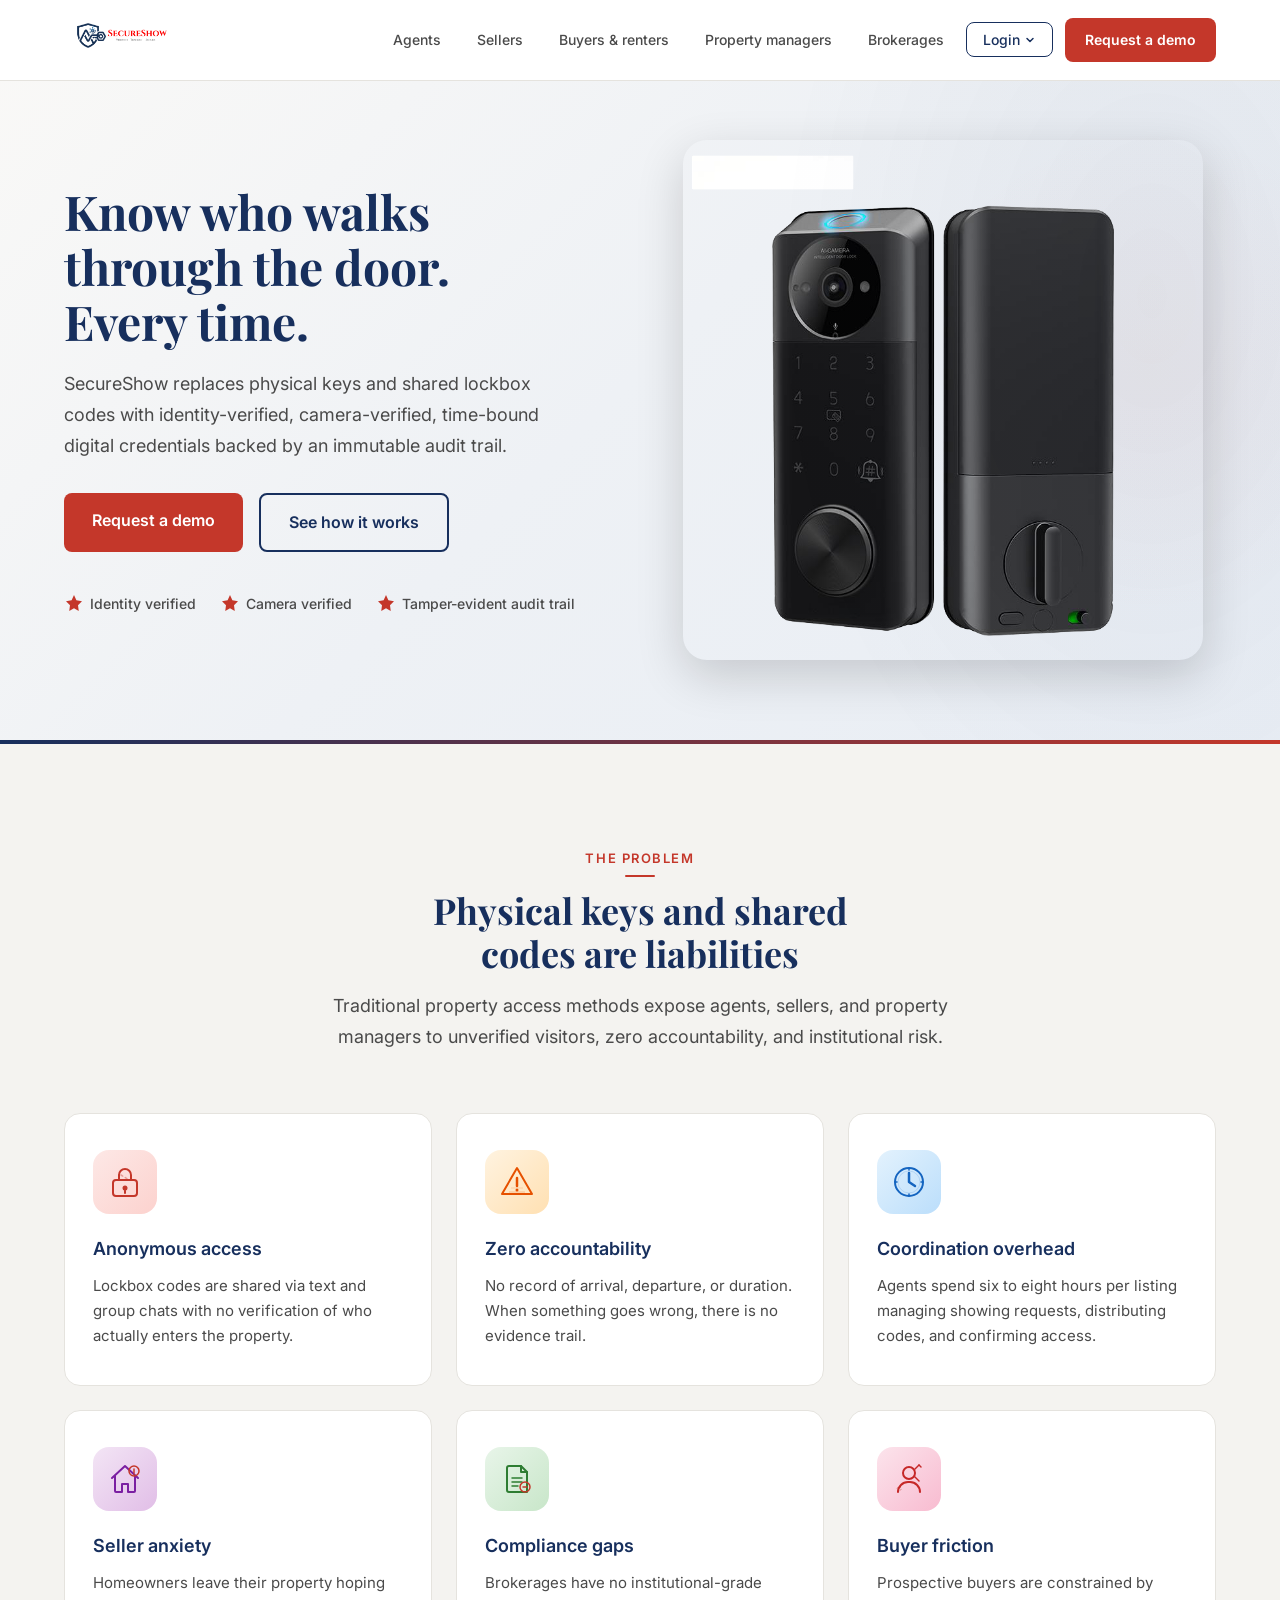
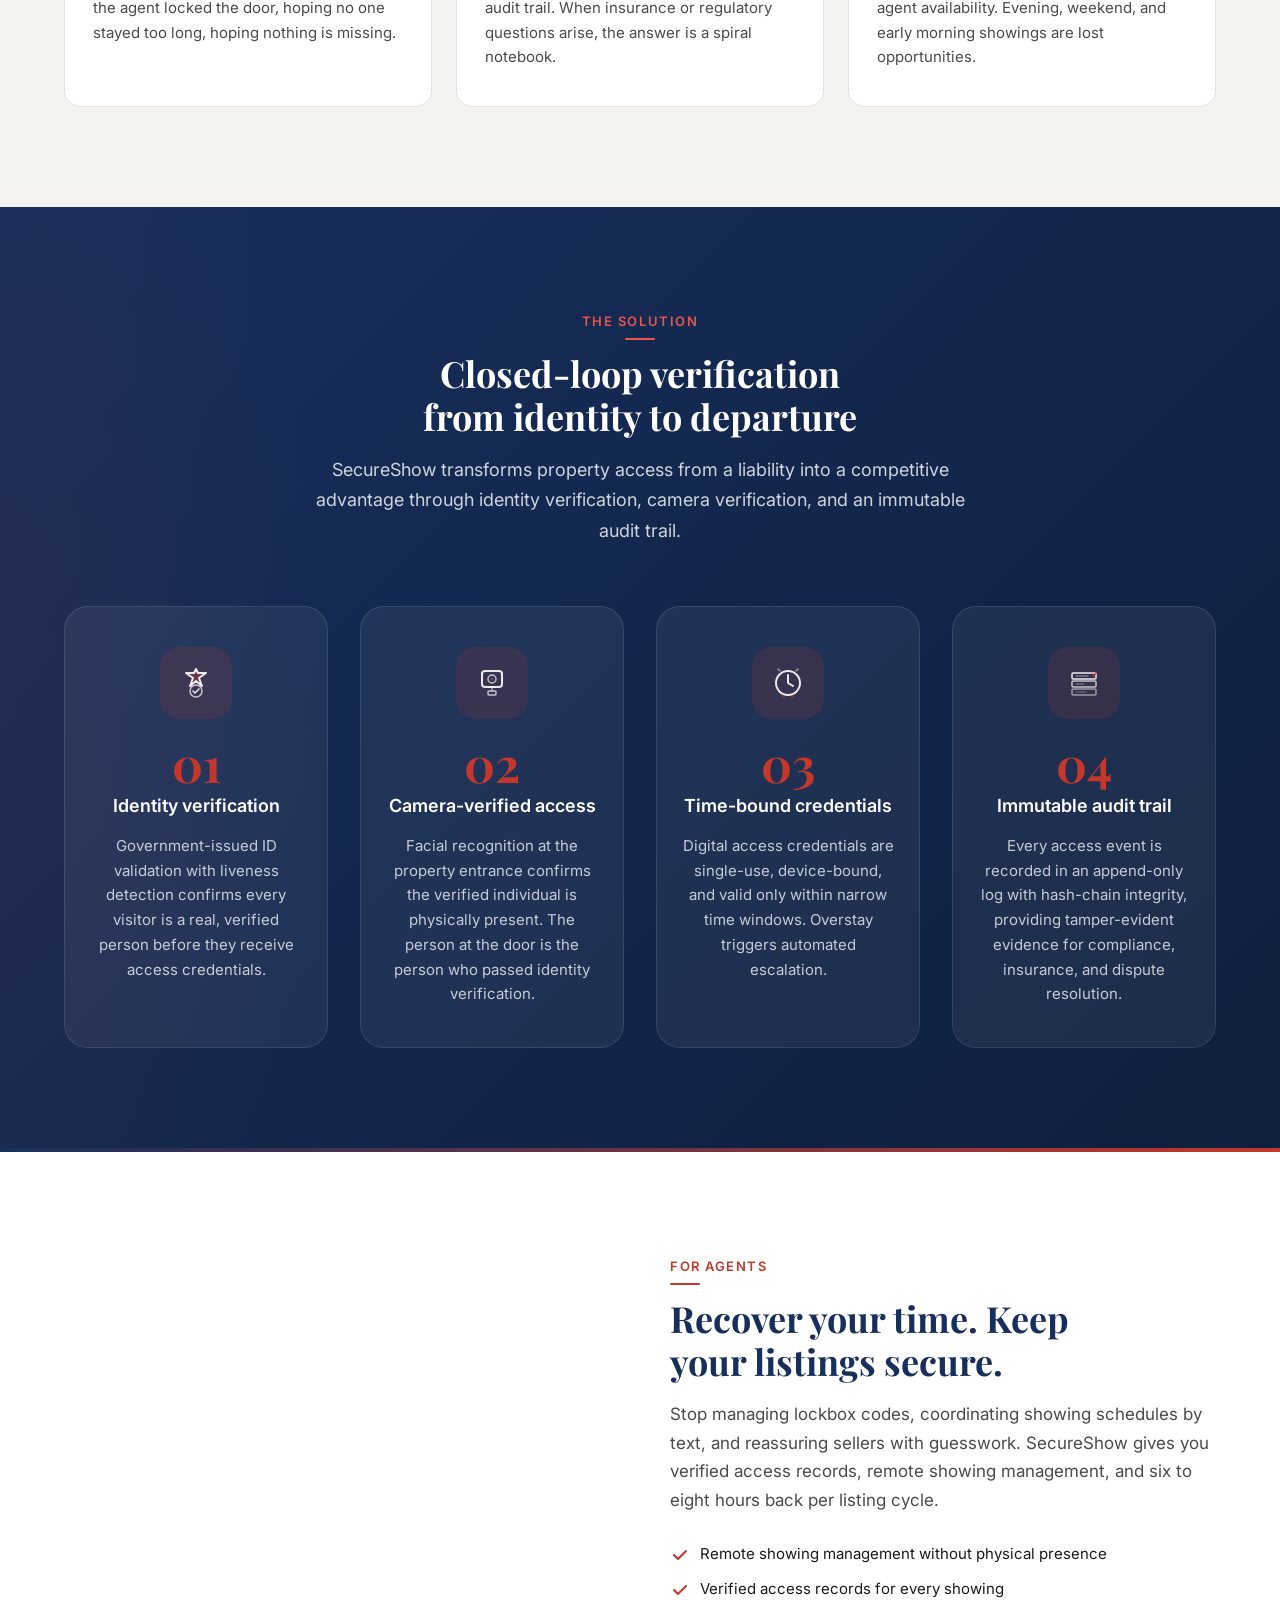
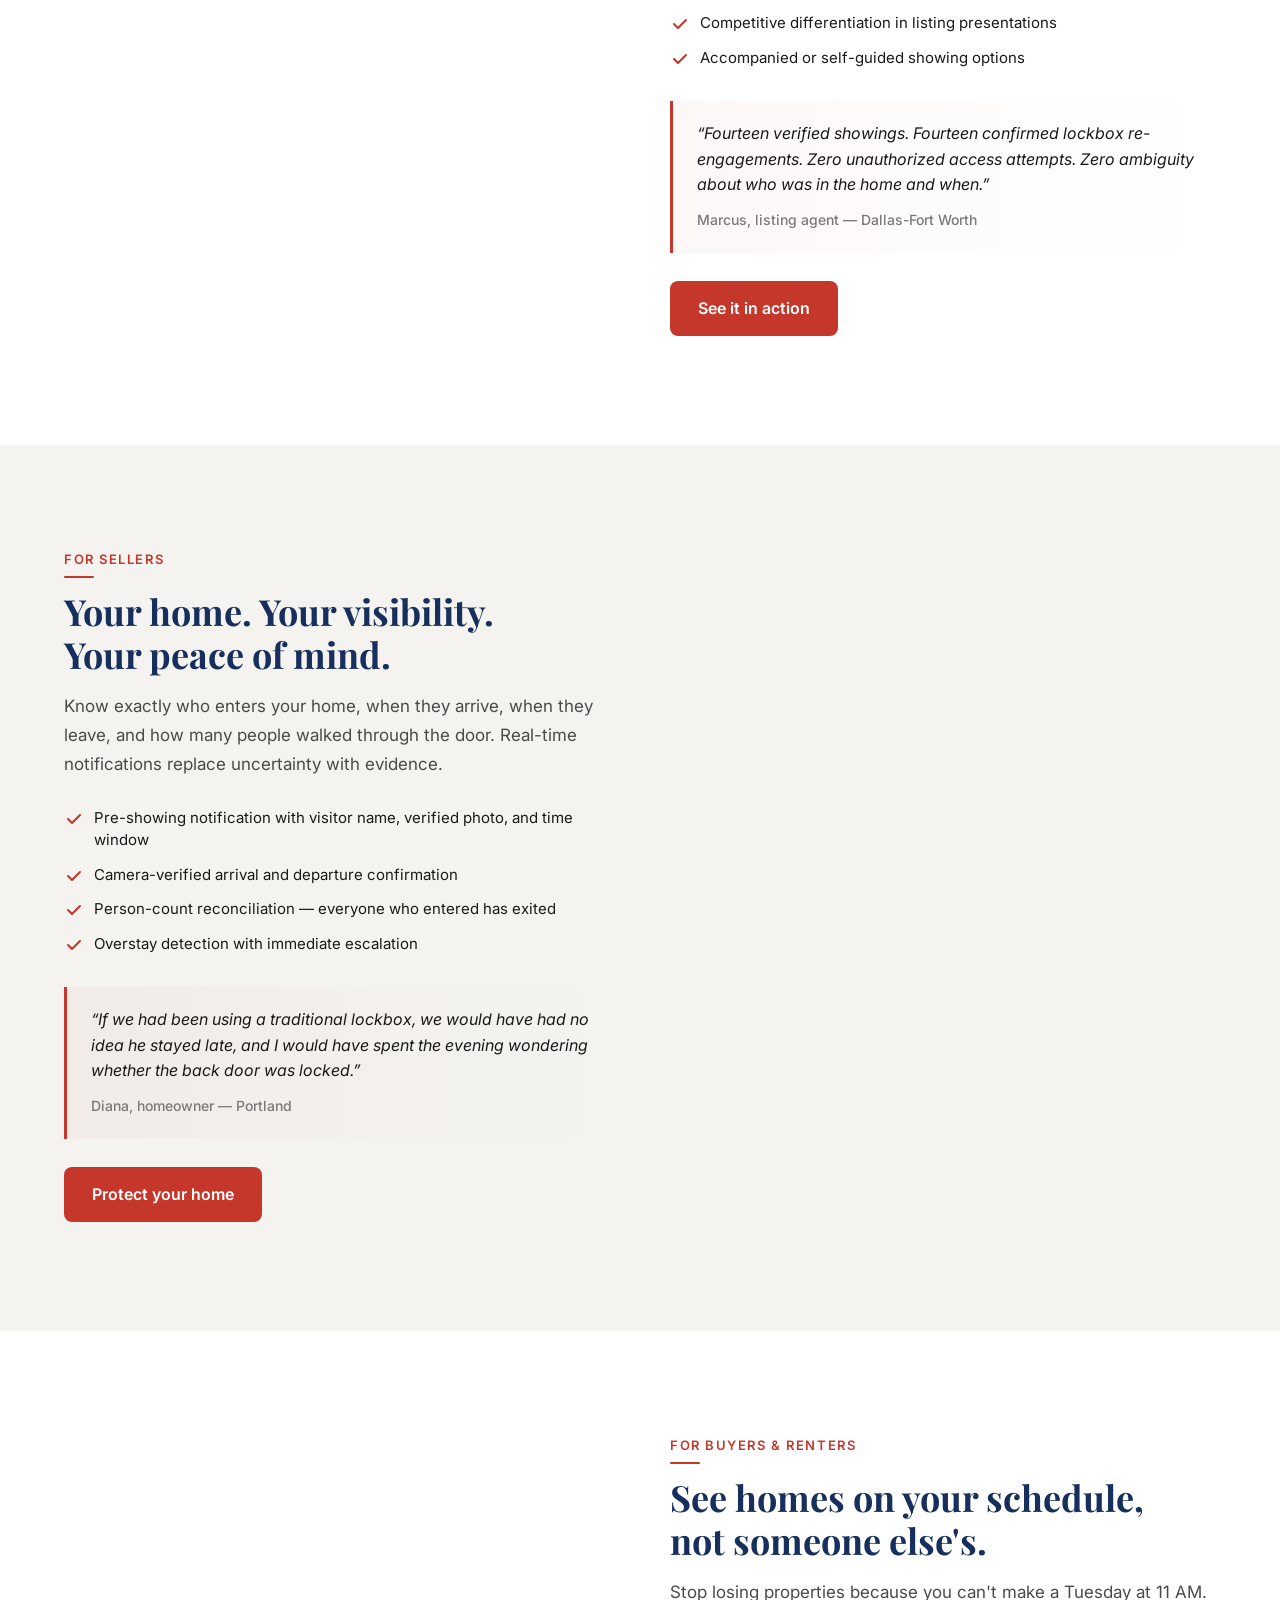
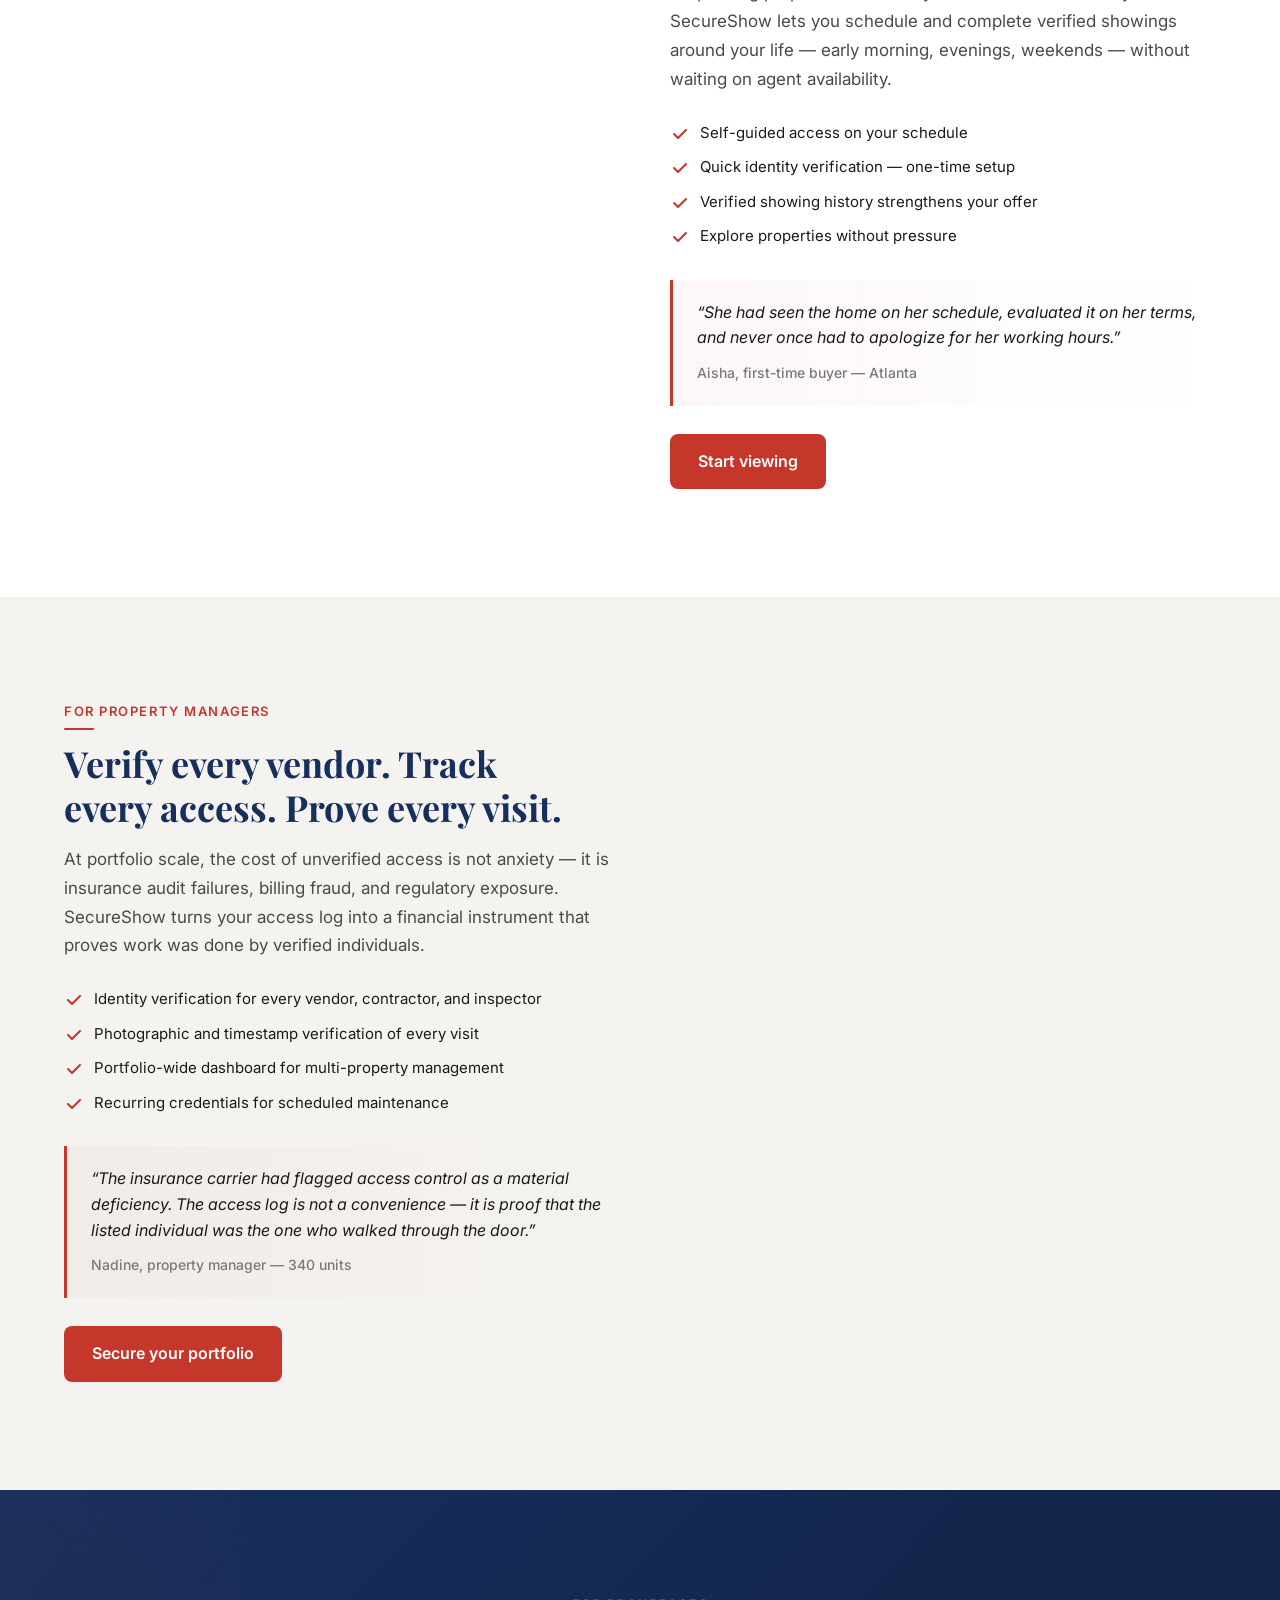
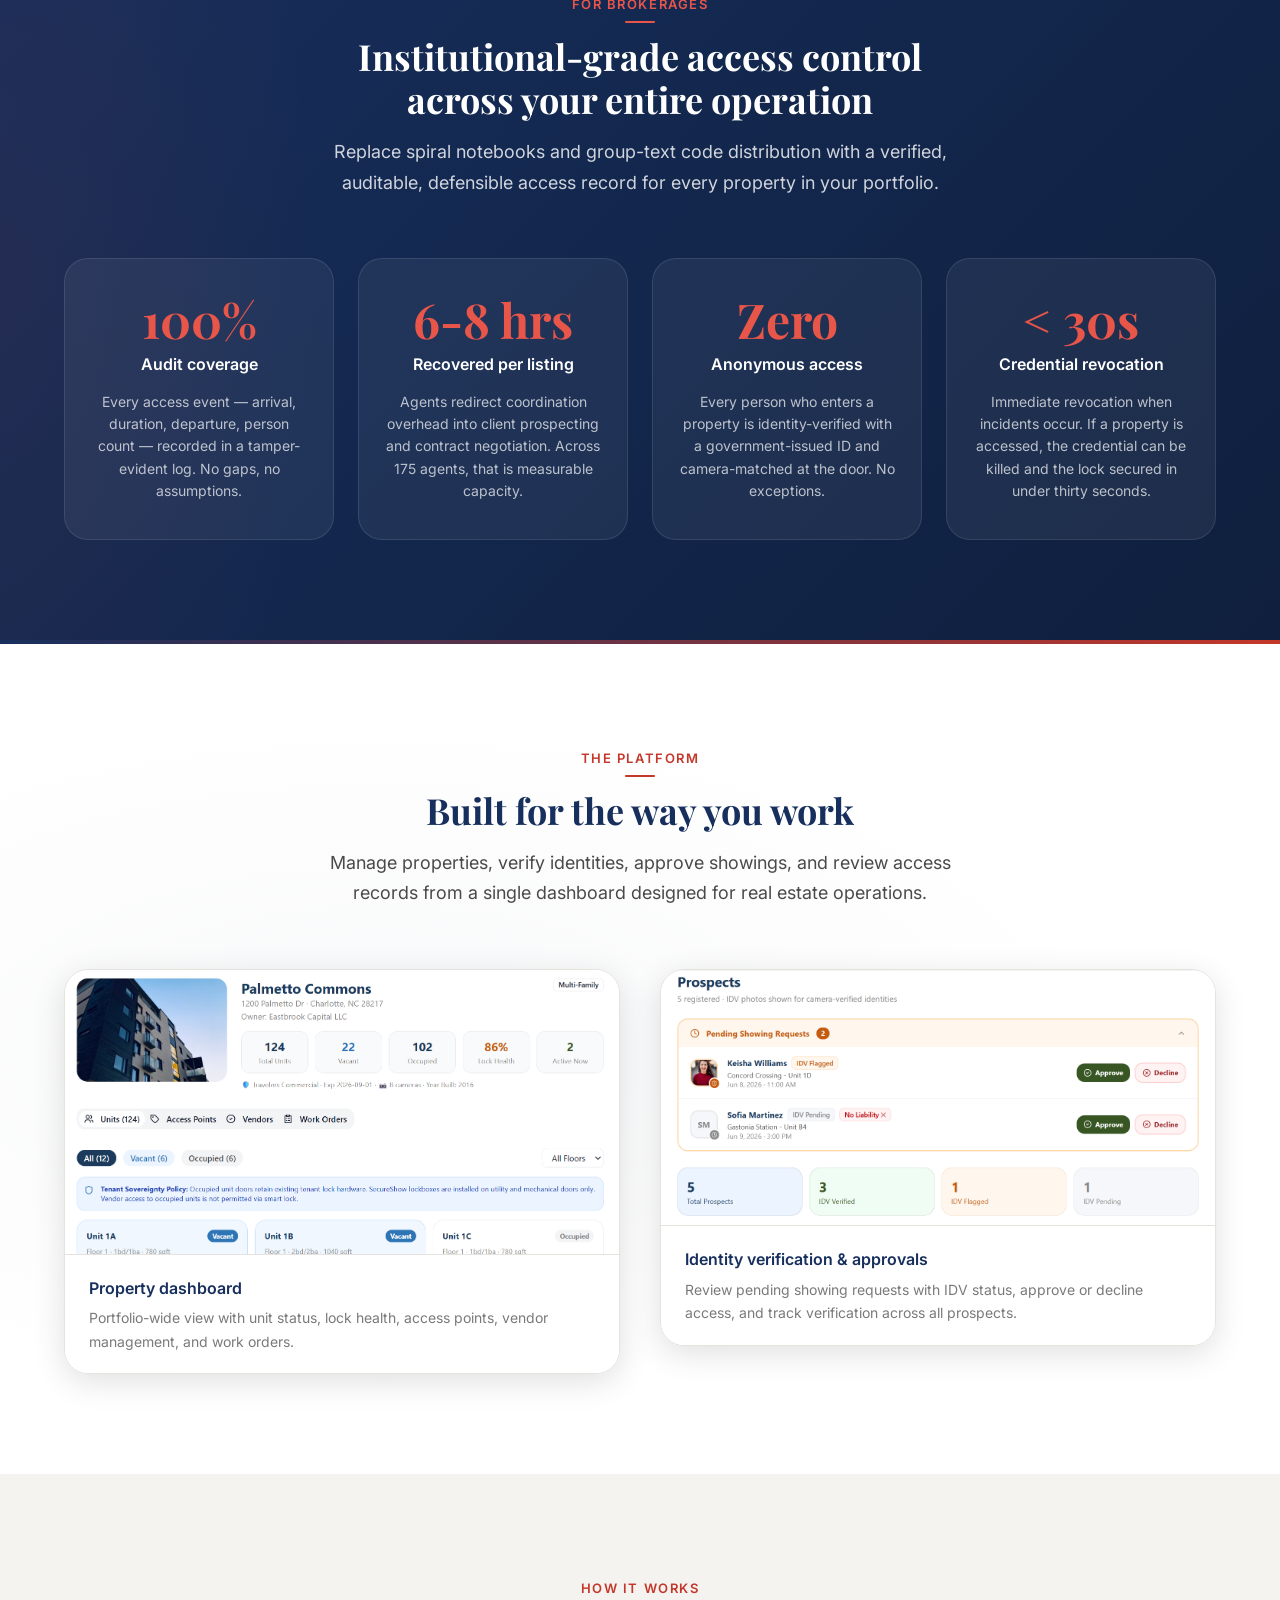
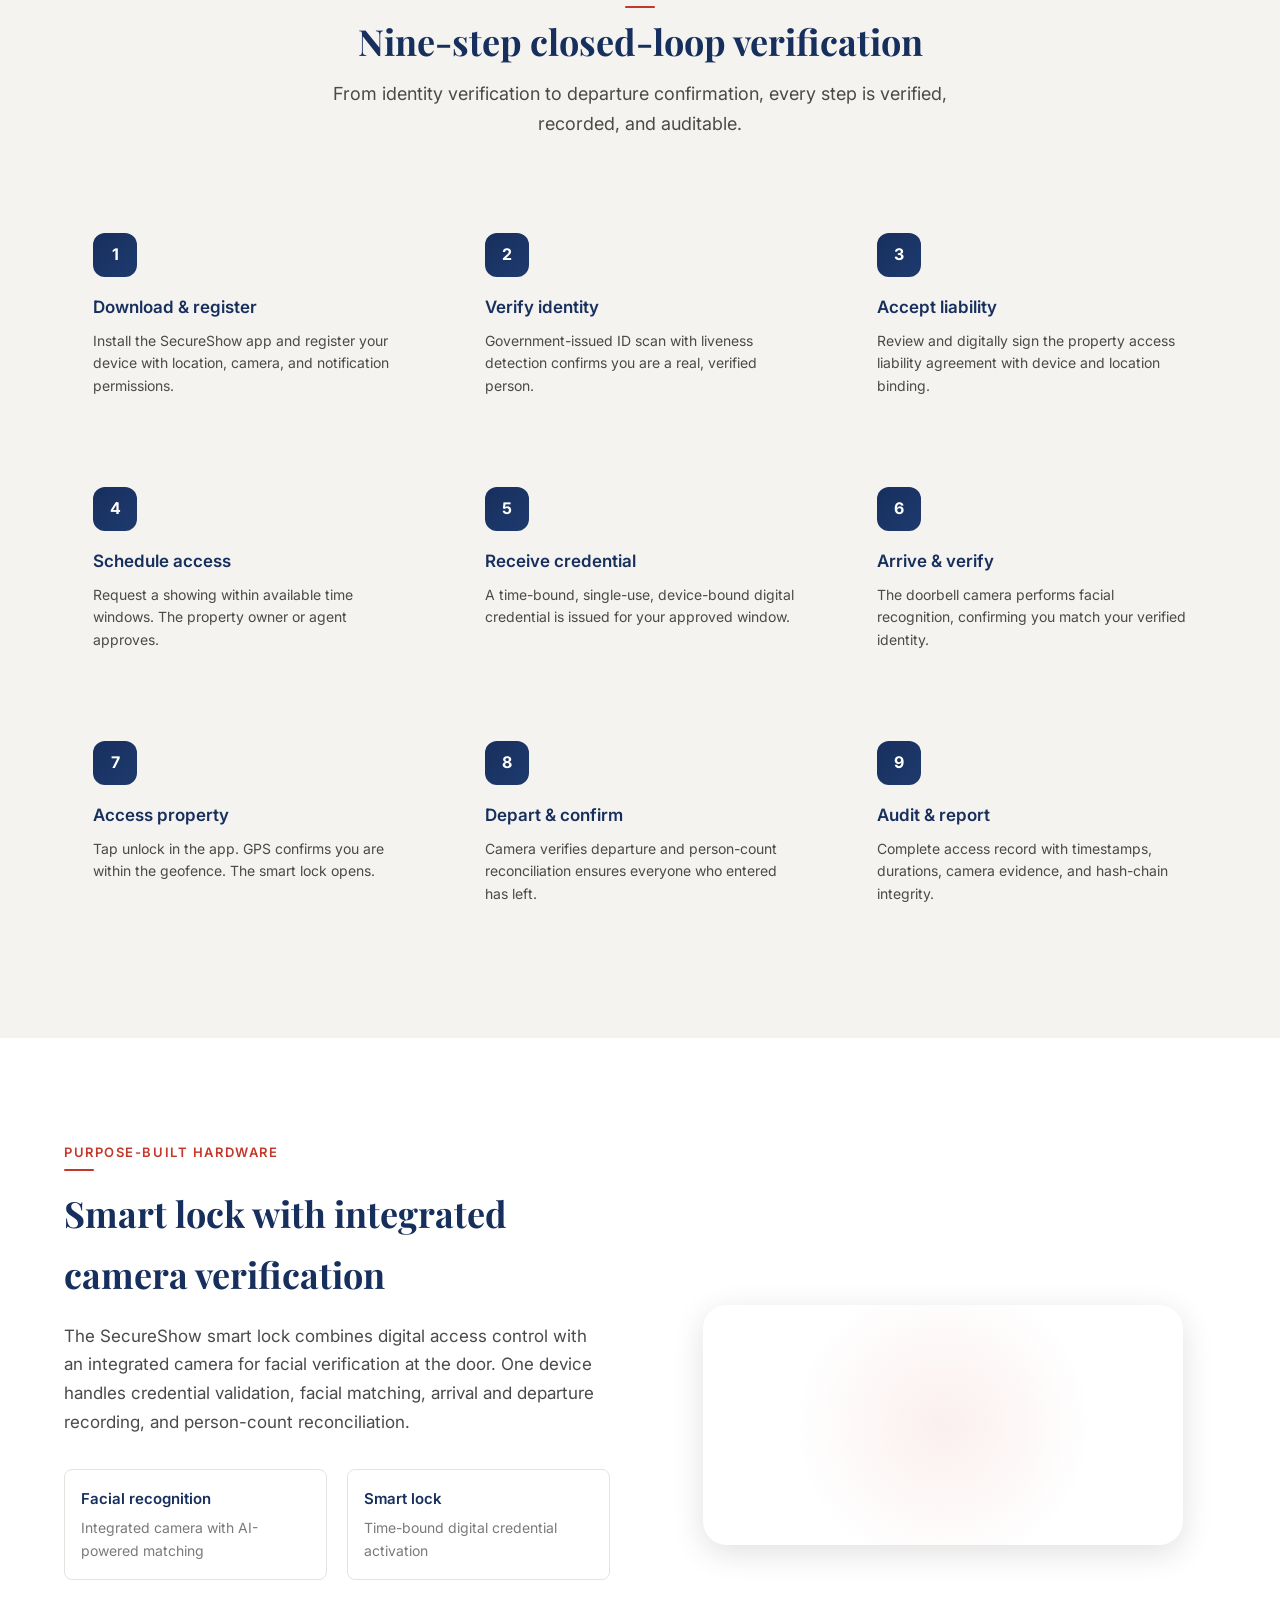
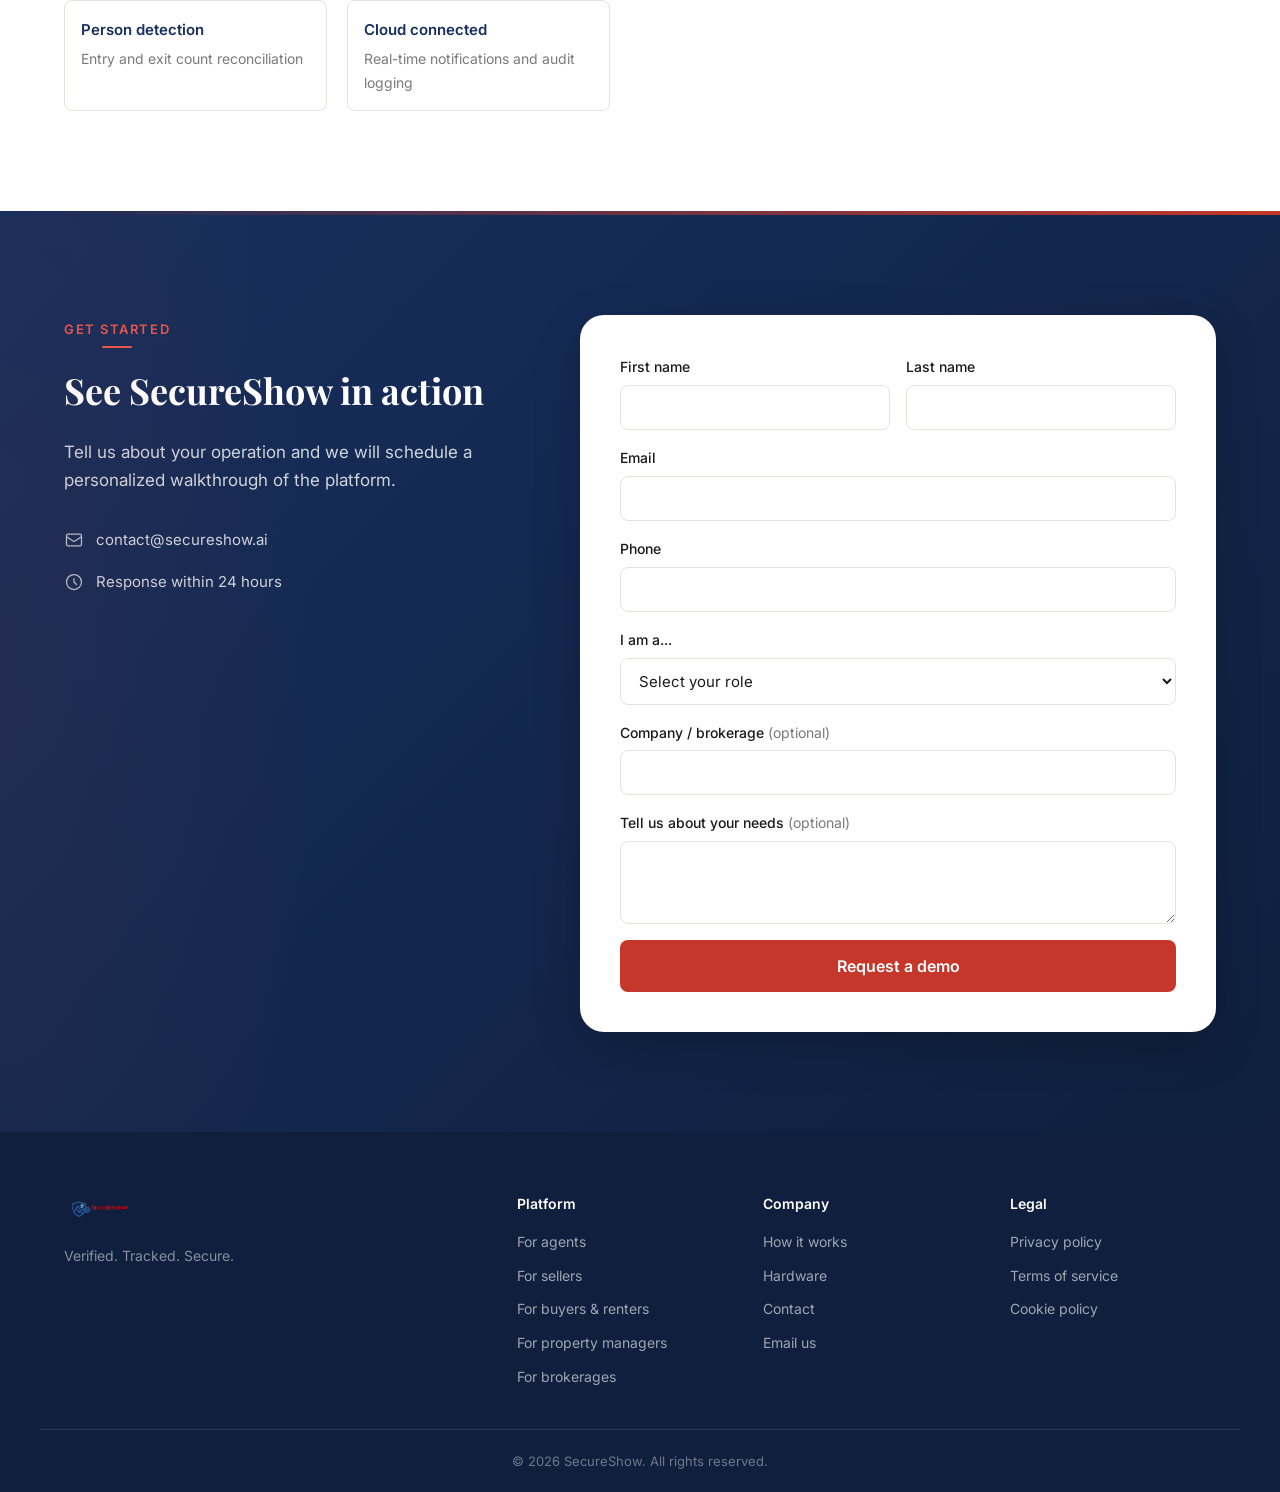
==== commit 2f73ff1e: "fix: route all login portals to demo.secureshow.ai Co-Authored-By: Claude Opus 4.6 <noreply@anthropi" ====
--- a/index.html
+++ b/index.html
@@ -52,11 +52,11 @@
             <svg width="12" height="12" viewBox="0 0 12 12" fill="none"><path d="M3 4.5L6 7.5L9 4.5" stroke="currentColor" stroke-width="1.5" stroke-linecap="round" stroke-linejoin="round"/></svg>
           </button>
           <div class="login-dropdown" id="login-dropdown" aria-hidden="true">
-            <a href="#" class="login-item">Agent portal</a>
-            <a href="#" class="login-item">Seller portal</a>
-            <a href="#" class="login-item">Buyer / renter portal</a>
-            <a href="#" class="login-item">Property manager console</a>
-            <a href="#" class="login-item">Brokerage dashboard</a>
+            <a href="https://demo.secureshow.ai" class="login-item">Agent portal</a>
+            <a href="https://demo.secureshow.ai" class="login-item">Seller portal</a>
+            <a href="https://demo.secureshow.ai" class="login-item">Buyer / renter portal</a>
+            <a href="https://demo.secureshow.ai" class="login-item">Property manager console</a>
+            <a href="https://demo.secureshow.ai" class="login-item">Brokerage dashboard</a>
           </div>
         </div>
         <a href="#contact" class="nav-cta">Request a demo</a>
--- a/assets/css/style.css
+++ b/assets/css/style.css
@@ -1,6 +1,6 @@
 /* ========== RESET & BASE ========== */
 *, *::before, *::after { box-sizing: border-box; margin: 0; padding: 0; }
-html { scroll-behavior: smooth; scroll-padding-top: 80px; }
+html { scroll-behavior: smooth; scroll-padding-top: 88px; }
 body {
   font-family: 'Inter', -apple-system, BlinkMacSystemFont, sans-serif;
   color: #1a1a1a;
@@ -147,7 +147,7 @@
   display: flex;
   align-items: center;
   justify-content: space-between;
-  height: 72px;
+  height: 80px;
 }
 .logo-link {
   display: flex;
@@ -155,7 +155,7 @@
   flex-shrink: 0;
 }
 .logo-img {
-  height: 48px;
+  height: 64px;
   width: auto;
   animation: logoReveal 0.8s ease-out;
 }
@@ -1157,7 +1157,7 @@
   .main-nav {
     display: none;
     position: fixed;
-    top: 72px;
+    top: 80px;
     left: 0;
     right: 0;
     bottom: 0;
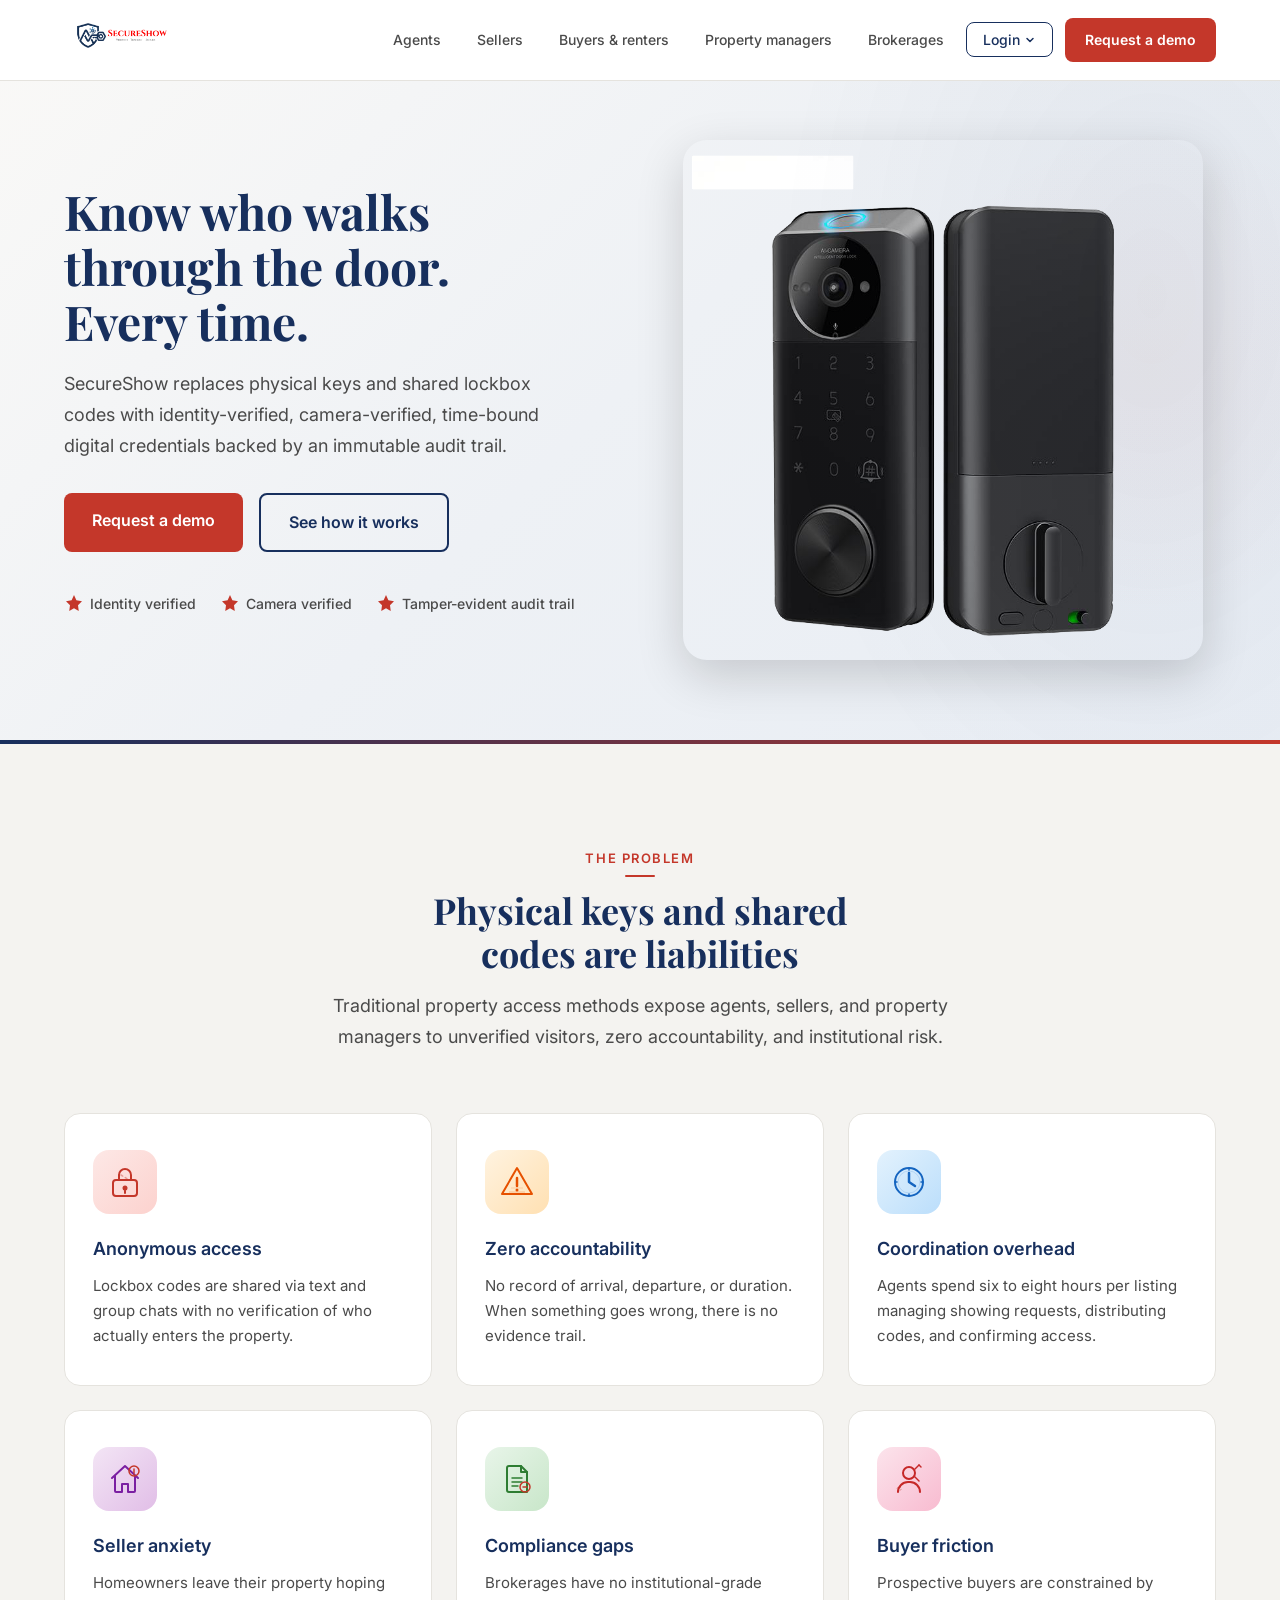
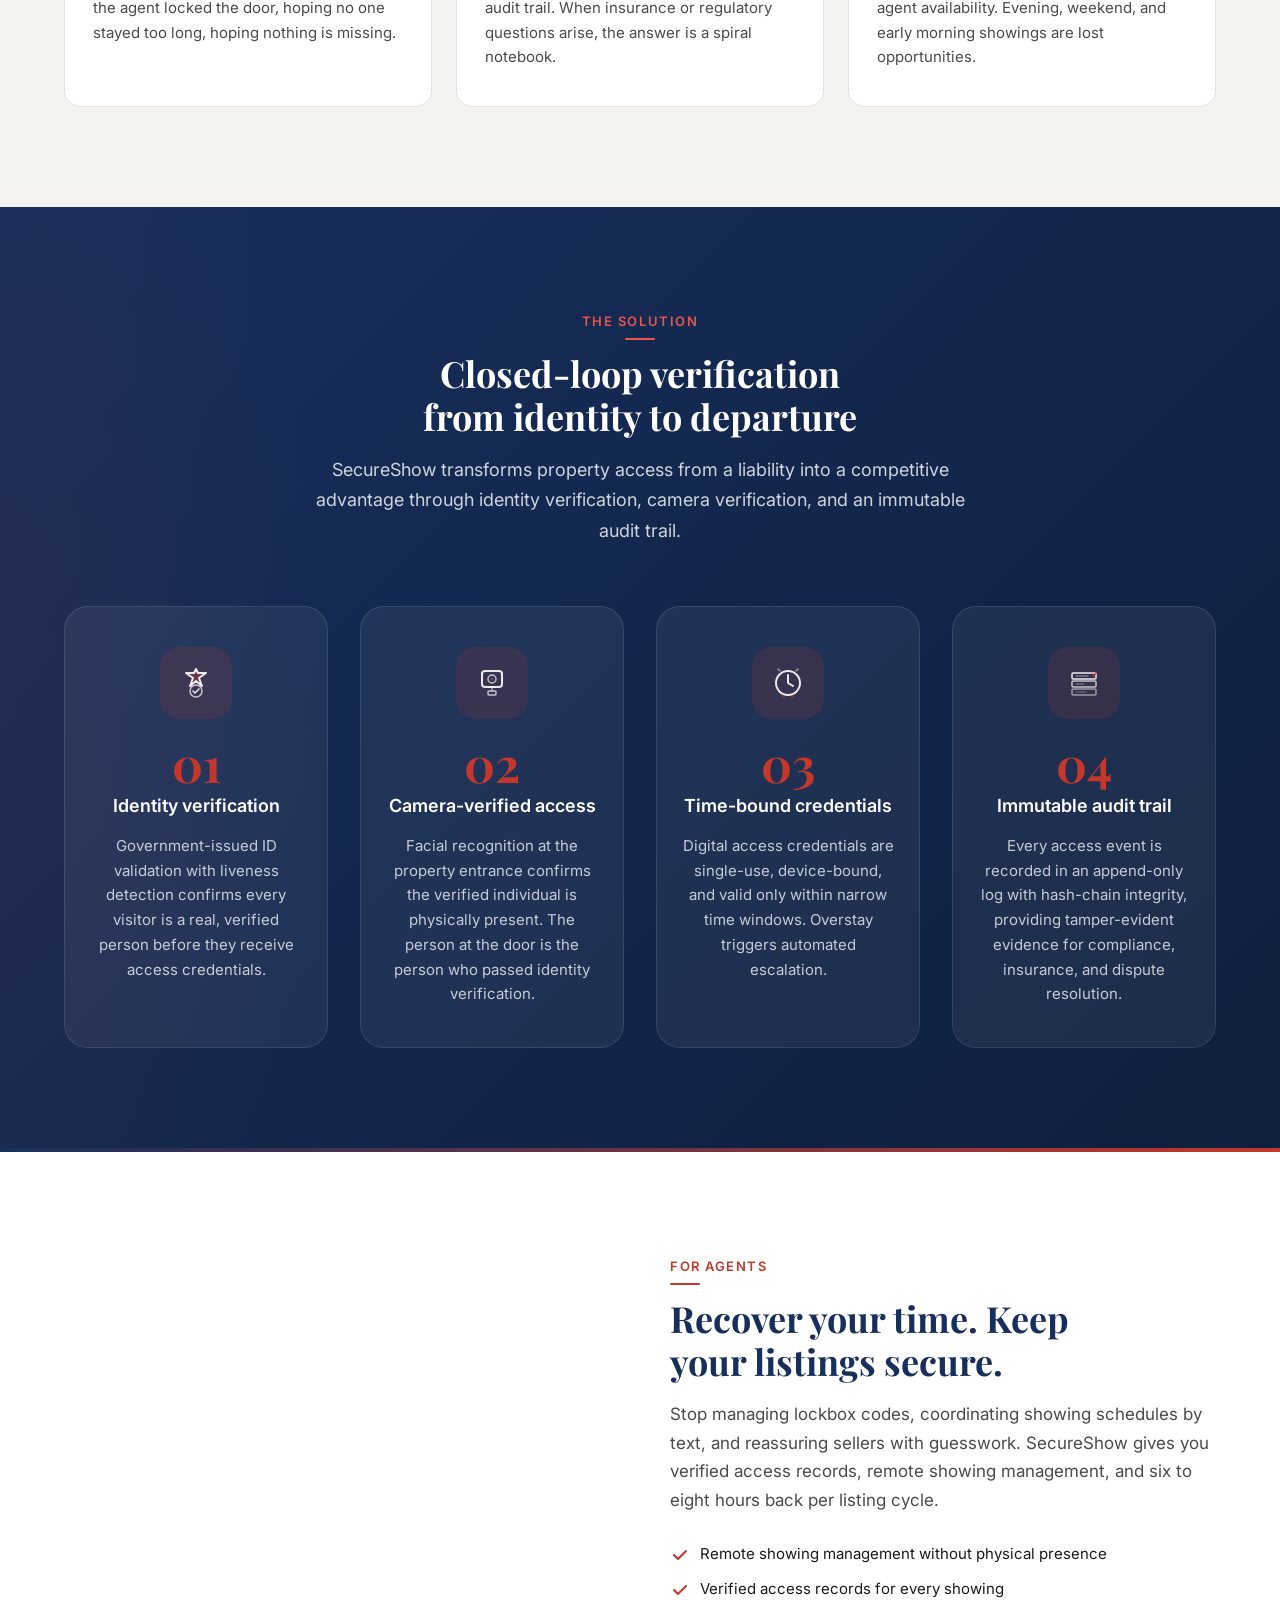
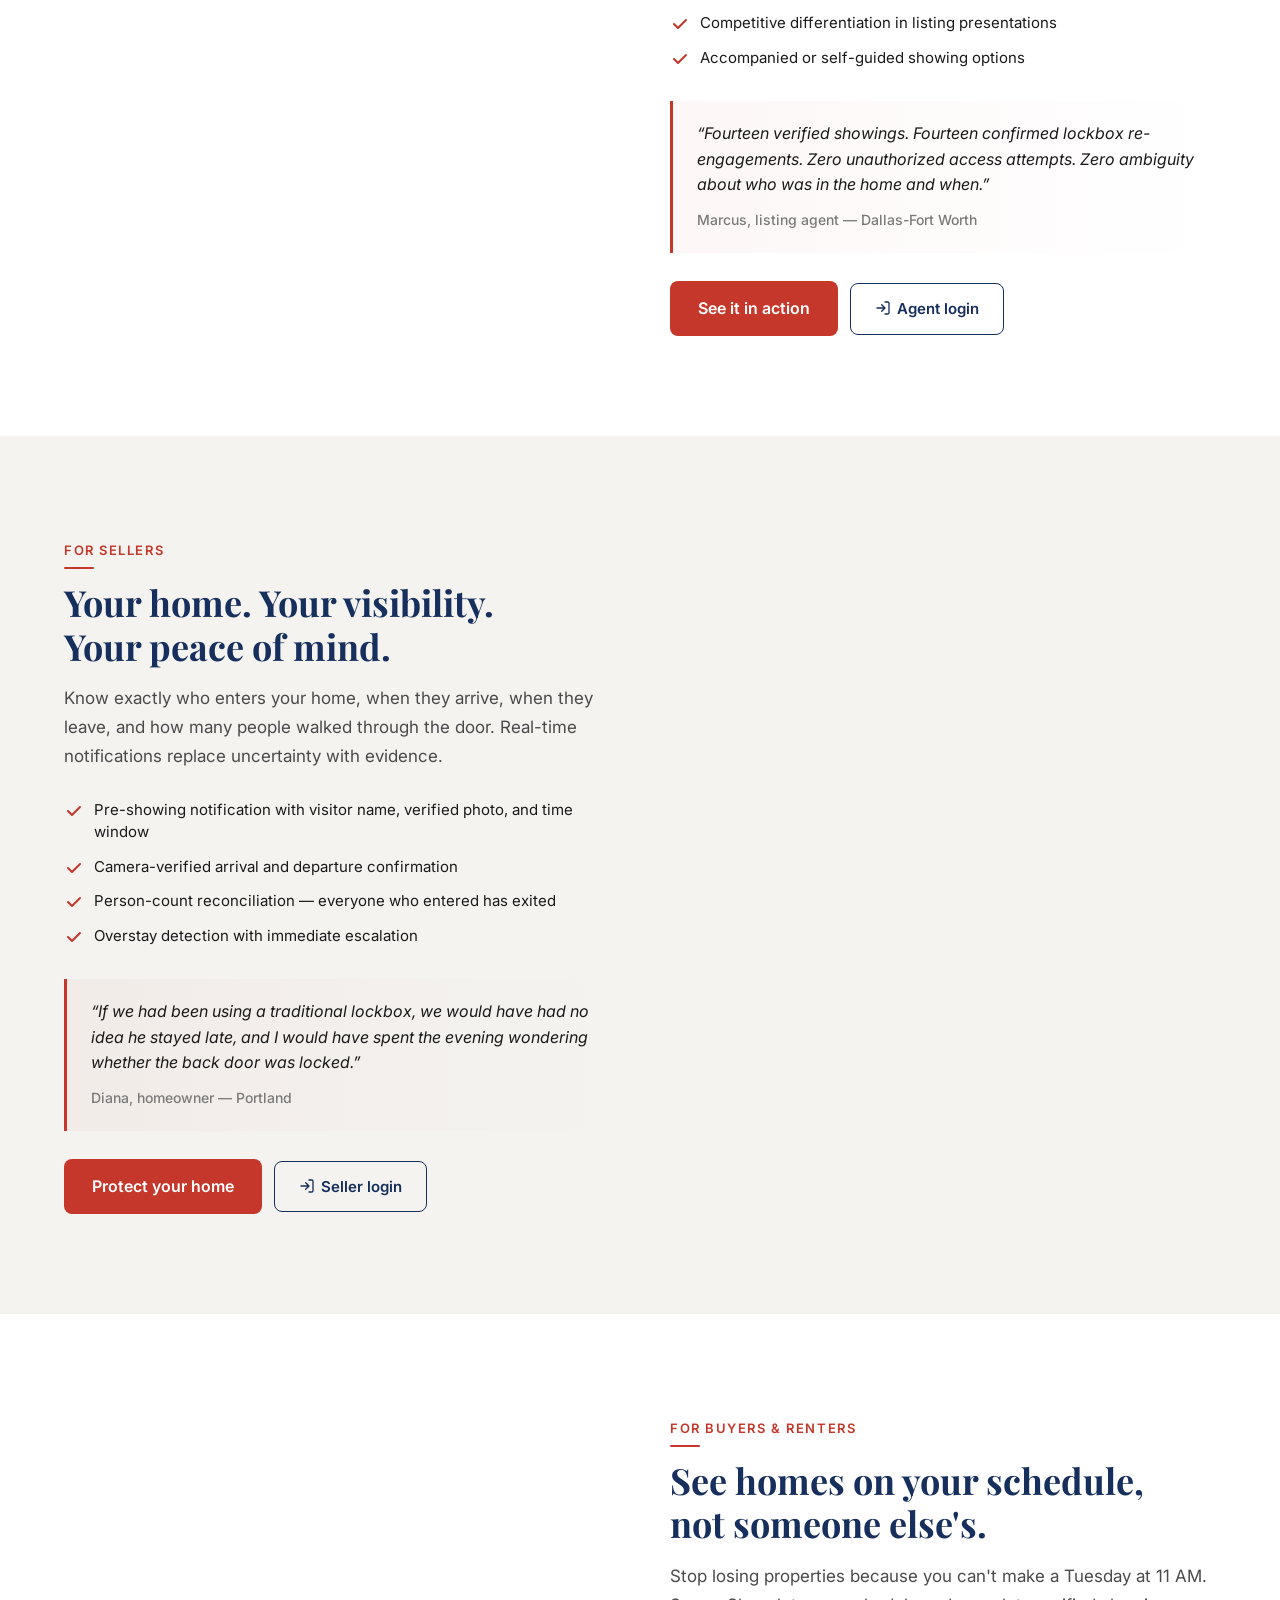
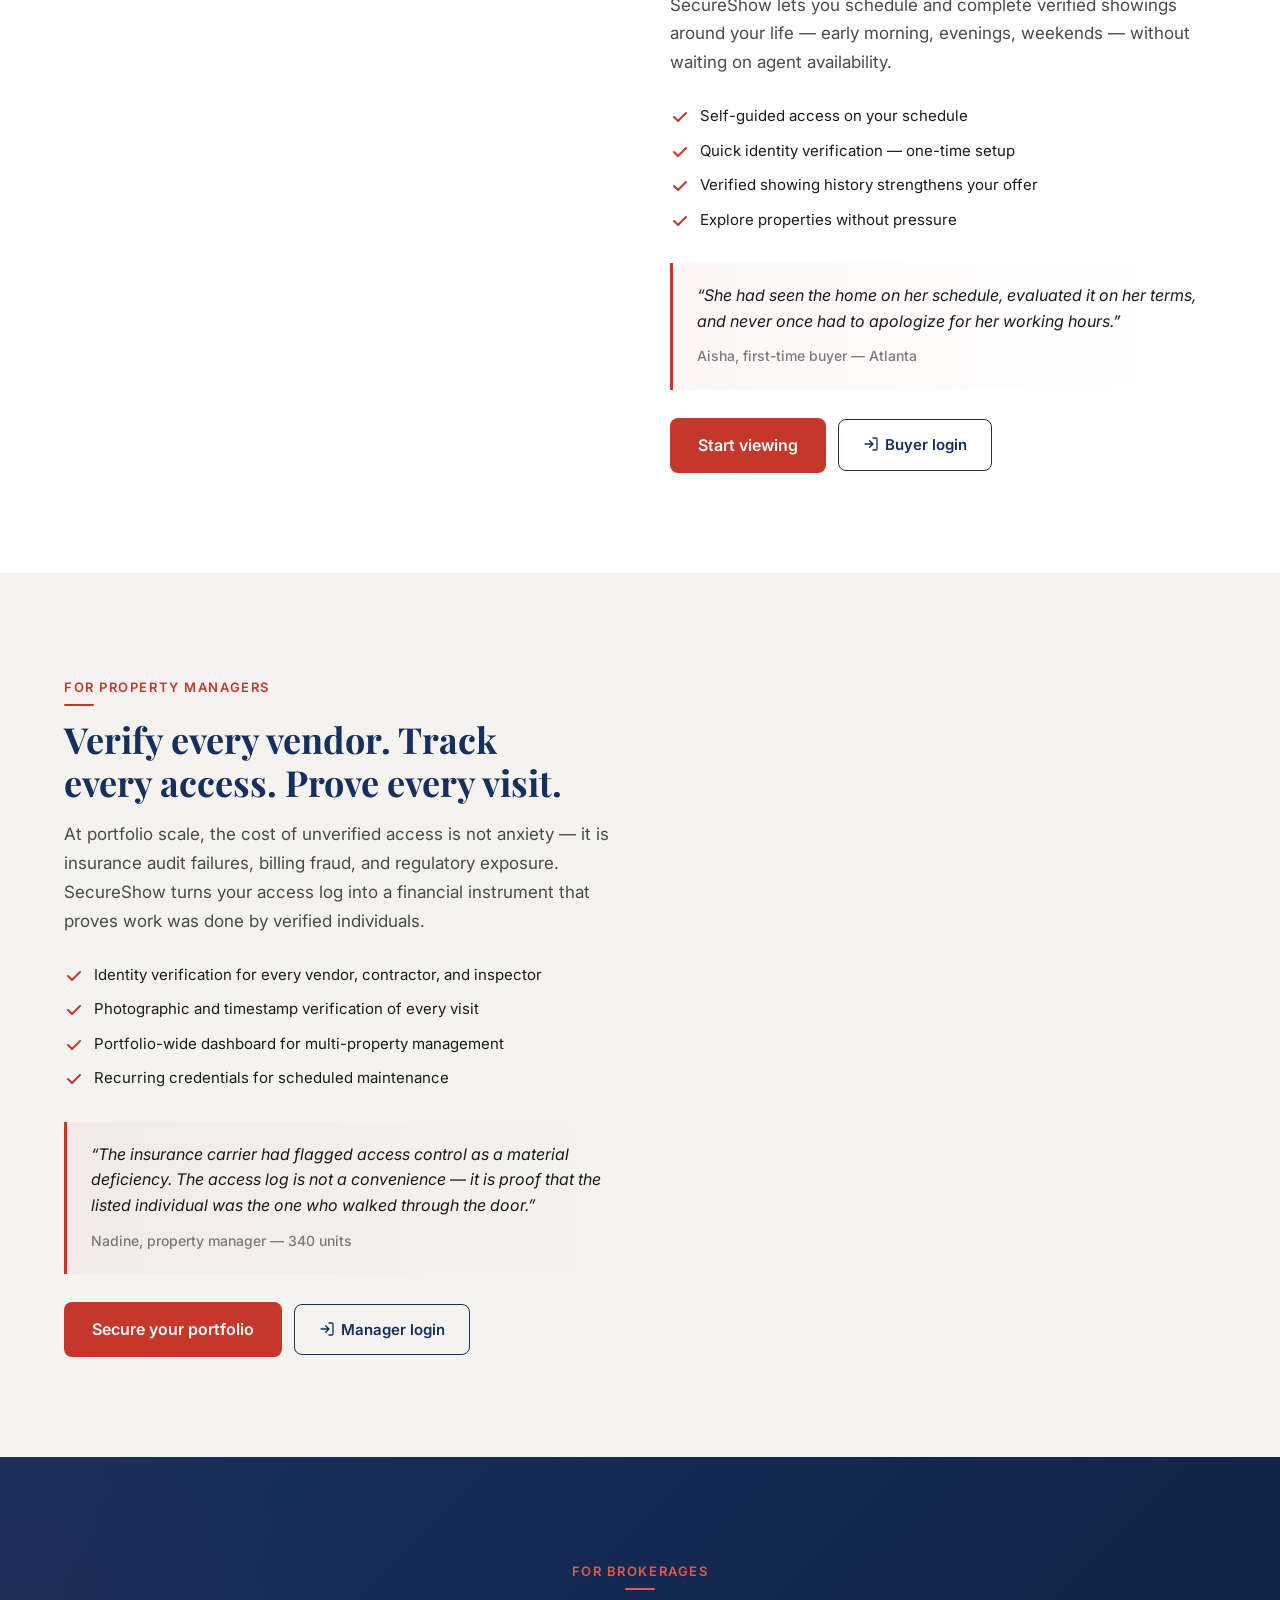
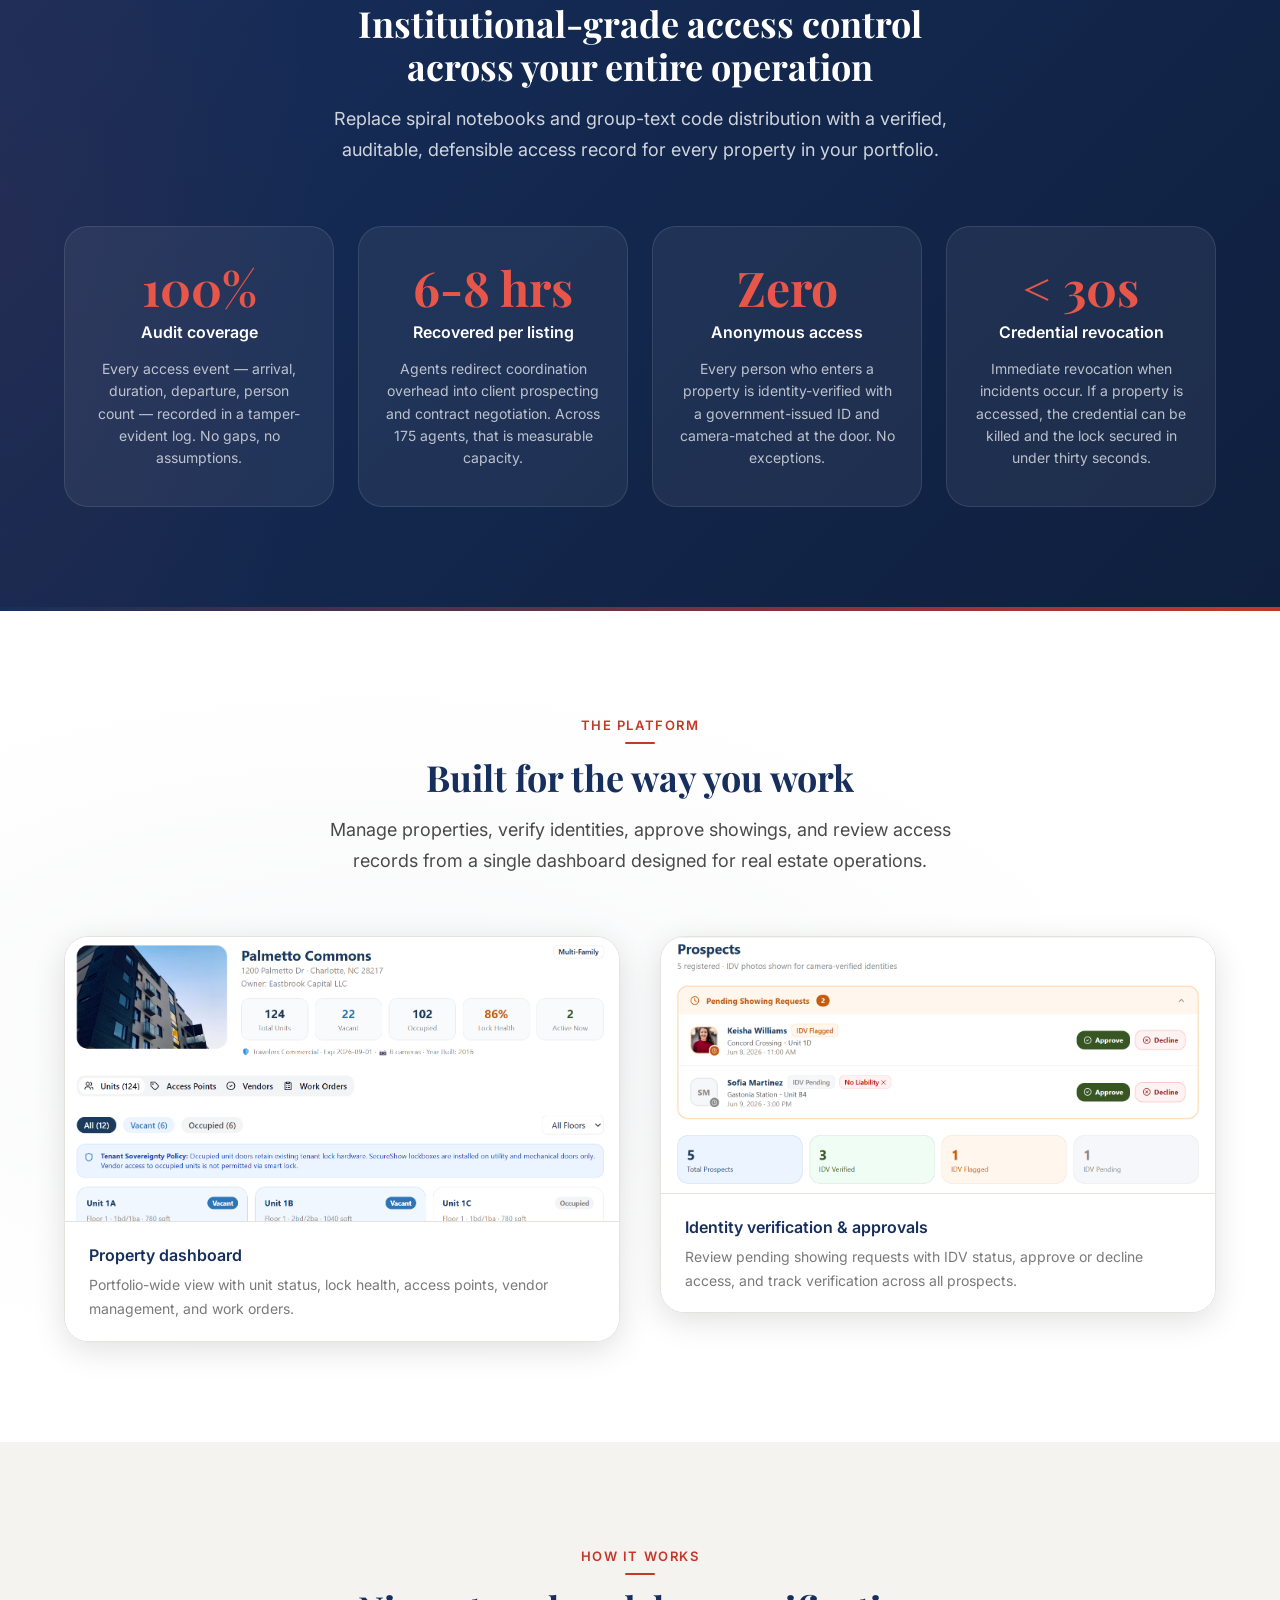
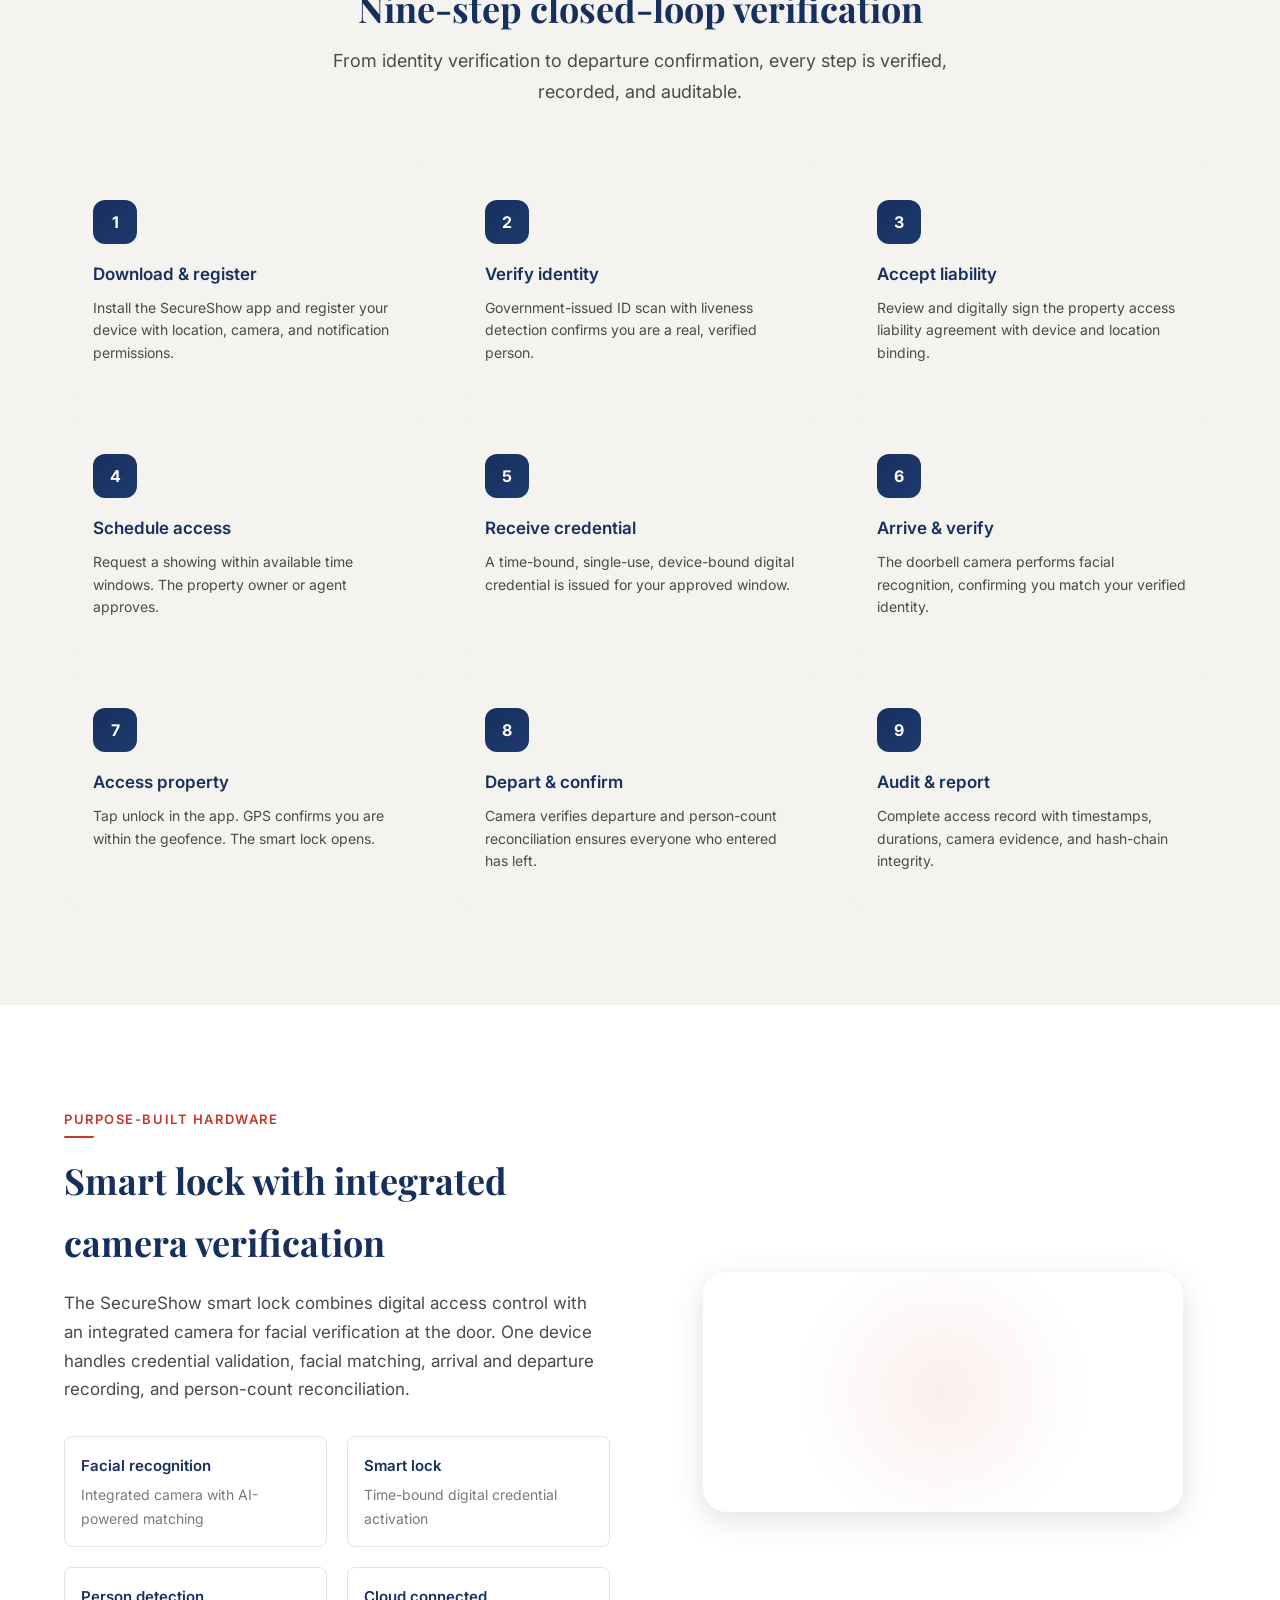
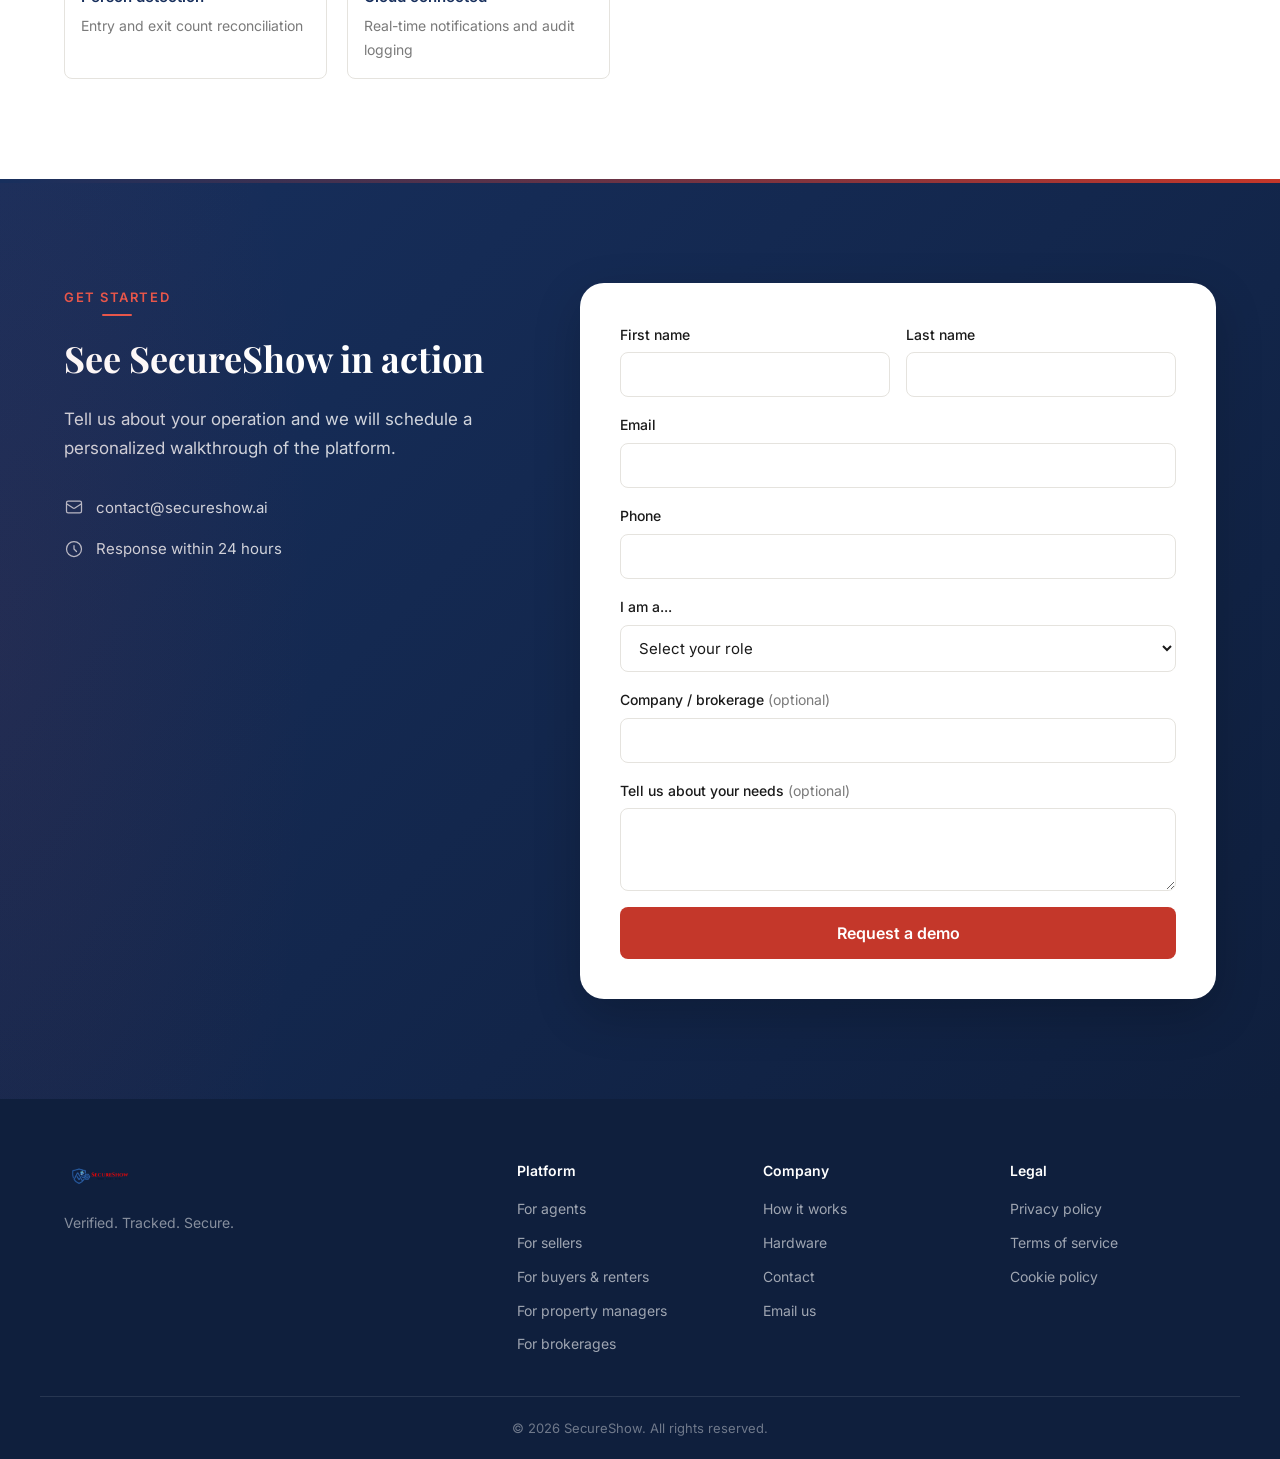
==== commit 47945a12: "fix: hamburger nav at 1024px, add login buttons to persona sections Mobile nav breakpoint raised fro" ====
--- a/index.html
+++ b/index.html
@@ -310,7 +310,10 @@
             <p>&ldquo;Fourteen verified showings. Fourteen confirmed lockbox re-engagements. Zero unauthorized access attempts. Zero ambiguity about who was in the home and when.&rdquo;</p>
             <cite>Marcus, listing agent — Dallas-Fort Worth</cite>
           </blockquote>
-          <a href="#contact" class="btn btn-primary">See it in action</a>
+          <div class="persona-ctas">
+            <a href="#contact" class="btn btn-primary">See it in action</a>
+            <a href="https://demo.secureshow.ai" class="btn btn-login"><svg width="16" height="16" viewBox="0 0 24 24" fill="none" stroke="currentColor" stroke-width="2"><path d="M15 3h4a2 2 0 012 2v14a2 2 0 01-2 2h-4M10 17l5-5-5-5M15 12H3" stroke-linecap="round" stroke-linejoin="round"/></svg>Agent login</a>
+          </div>
         </div>
       </div>
     </section>
@@ -344,7 +347,10 @@
             <p>&ldquo;If we had been using a traditional lockbox, we would have had no idea he stayed late, and I would have spent the evening wondering whether the back door was locked.&rdquo;</p>
             <cite>Diana, homeowner — Portland</cite>
           </blockquote>
-          <a href="#contact" class="btn btn-primary">Protect your home</a>
+          <div class="persona-ctas">
+            <a href="#contact" class="btn btn-primary">Protect your home</a>
+            <a href="https://demo.secureshow.ai" class="btn btn-login"><svg width="16" height="16" viewBox="0 0 24 24" fill="none" stroke="currentColor" stroke-width="2"><path d="M15 3h4a2 2 0 012 2v14a2 2 0 01-2 2h-4M10 17l5-5-5-5M15 12H3" stroke-linecap="round" stroke-linejoin="round"/></svg>Seller login</a>
+          </div>
         </div>
         <div class="persona-image">
           <div class="persona-video-wrap">
@@ -392,7 +398,10 @@
             <p>&ldquo;She had seen the home on her schedule, evaluated it on her terms, and never once had to apologize for her working hours.&rdquo;</p>
             <cite>Aisha, first-time buyer — Atlanta</cite>
           </blockquote>
-          <a href="#contact" class="btn btn-primary">Start viewing</a>
+          <div class="persona-ctas">
+            <a href="#contact" class="btn btn-primary">Start viewing</a>
+            <a href="https://demo.secureshow.ai" class="btn btn-login"><svg width="16" height="16" viewBox="0 0 24 24" fill="none" stroke="currentColor" stroke-width="2"><path d="M15 3h4a2 2 0 012 2v14a2 2 0 01-2 2h-4M10 17l5-5-5-5M15 12H3" stroke-linecap="round" stroke-linejoin="round"/></svg>Buyer login</a>
+          </div>
         </div>
       </div>
     </section>
@@ -426,7 +435,10 @@
             <p>&ldquo;The insurance carrier had flagged access control as a material deficiency. The access log is not a convenience — it is proof that the listed individual was the one who walked through the door.&rdquo;</p>
             <cite>Nadine, property manager — 340 units</cite>
           </blockquote>
-          <a href="#contact" class="btn btn-primary">Secure your portfolio</a>
+          <div class="persona-ctas">
+            <a href="#contact" class="btn btn-primary">Secure your portfolio</a>
+            <a href="https://demo.secureshow.ai" class="btn btn-login"><svg width="16" height="16" viewBox="0 0 24 24" fill="none" stroke="currentColor" stroke-width="2"><path d="M15 3h4a2 2 0 012 2v14a2 2 0 01-2 2h-4M10 17l5-5-5-5M15 12H3" stroke-linecap="round" stroke-linejoin="round"/></svg>Manager login</a>
+          </div>
         </div>
         <div class="persona-image">
           <div class="persona-video-wrap">
--- a/assets/css/style.css
+++ b/assets/css/style.css
@@ -326,6 +326,29 @@
   transform: translateY(-2px);
   box-shadow: 0 8px 24px rgba(23, 47, 93, 0.25);
 }
+.btn-login {
+  background: transparent;
+  color: var(--navy);
+  border: 1.5px solid var(--navy);
+  padding: 12px 24px;
+  font-size: 15px;
+}
+.btn-login:hover {
+  background: var(--navy);
+  color: var(--white);
+  transform: translateY(-2px);
+  box-shadow: 0 6px 20px rgba(23, 47, 93, 0.2);
+}
+.btn-login svg {
+  vertical-align: -2px;
+  margin-right: 6px;
+}
+.persona-ctas {
+  display: flex;
+  gap: 12px;
+  flex-wrap: wrap;
+  align-items: center;
+}
 .btn-submit {
   background: var(--red);
   color: var(--white);
@@ -1151,9 +1174,7 @@
   .brokerage-grid { grid-template-columns: repeat(2, 1fr); }
   .steps-grid { grid-template-columns: repeat(2, 1fr); }
   .screenshots-grid { grid-template-columns: 1fr 1fr; }
-}
-
-@media (max-width: 768px) {
+
   .main-nav {
     display: none;
     position: fixed;
@@ -1177,6 +1198,7 @@
     border-radius: 0;
     width: 100%;
   }
+  .nav-link.active::after { display: none; }
   .nav-login-wrap { width: 100%; }
   .nav-login-btn {
     width: 100%;
@@ -1196,7 +1218,9 @@
     margin-left: 0;
     margin-top: 8px;
   }
-
+}
+
+@media (max-width: 768px) {
   .hero { padding: 110px 0 60px; }
   .hero-grid { grid-template-columns: 1fr; gap: 40px; }
   .hero-content h1 { font-size: 34px; }
